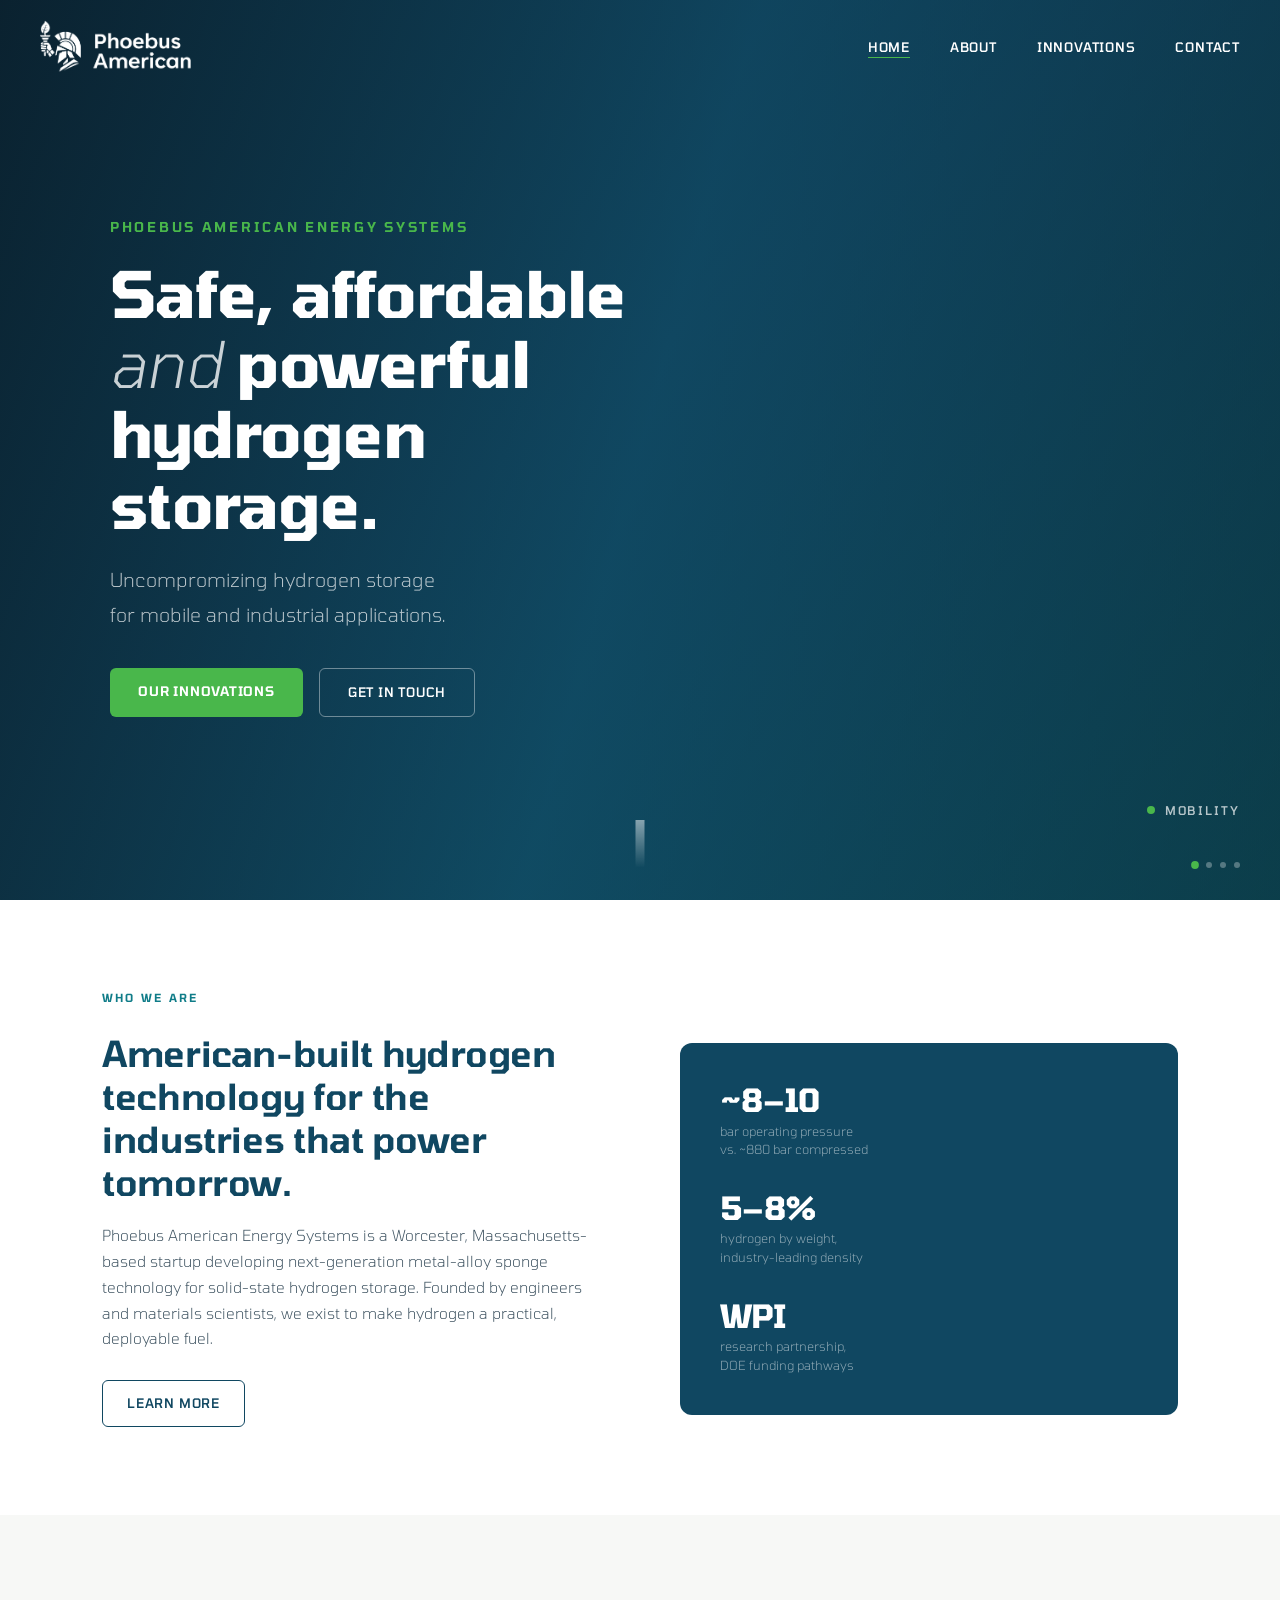
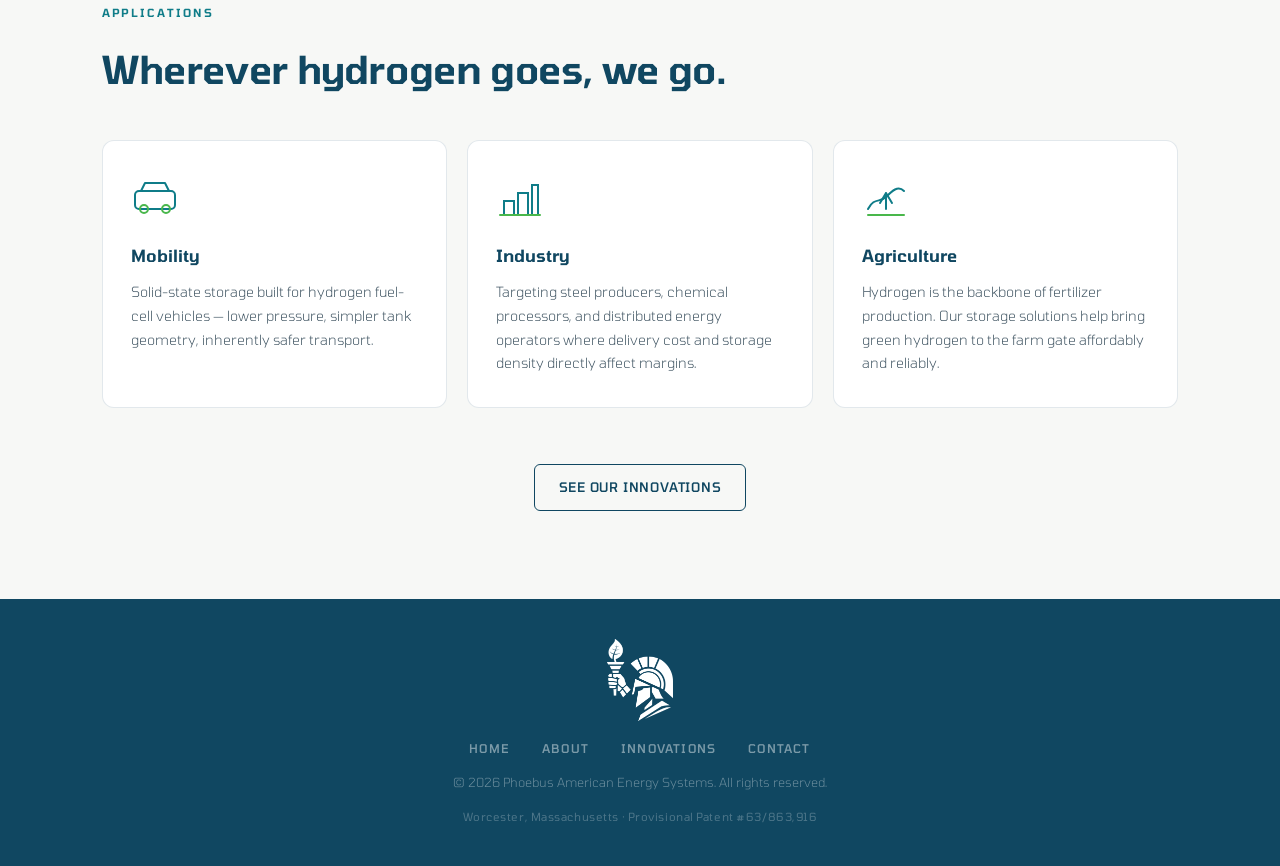
==== index.html @ 27cf3f5d "Hero Content Update Updated content within the Hero, and changed formatting slightly." ====
<!DOCTYPE html>
<html lang="en">
<head>
  <meta charset="UTF-8" />
  <meta name="viewport" content="width=device-width, initial-scale=1.0" />
  <title>Phoebus American Energy Systems</title>
  <meta name="description" content="Custom solid-state hydrogen storage solutions for mobile and industrial applications." />
  <link rel="preconnect" href="https://fonts.googleapis.com" />
  <link rel="preconnect" href="https://fonts.gstatic.com" crossorigin />
  <!-- font selection. -->
  <link href="https://fonts.googleapis.com/css2?family=Tomorrow:ital,wght@0,300;0,400;0,500;0,600;0,700;1,300;1,400&display=swap" rel="stylesheet" />
  <link rel="stylesheet" href="style.css" />
  <link rel="icon" type="icon" href="assets/favicon.ico"/>
</head>
<body>

  <!-- NAV -->
  <nav id="navbar">
    <a href="index.html" class="nav-logo" aria-label="Phoebus American Energy Systems — home">
      <img src="assets/logo.png" alt="Phoebus American Energy Systems" class="logo-img" id="logo-img" />
    </a>
    <button class="nav-toggle" id="navToggle" aria-label="Toggle menu" aria-expanded="false">
      <span></span><span></span><span></span>
    </button>
    <ul class="nav-links" id="navLinks">
      <li><a href="#home" class="active">Home</a></li>
      <li><a href="#about">About</a></li>
      <li><a href="innovations.html">Innovations</a></li>
      <li><a href="contact.html">Contact</a></li>
    </ul>
  </nav>

   <!-- HERO -->
  <section id="home" class="hero">

    <!-- Video background -->
    <div class="hero-video-wrap">
      <video class="hero-video active" id="vid0" autoplay muted playsinline preload="auto">
        <source src="assets/hero/train_short.mp4" type="video/mp4" />
      </video>
      <video class="hero-video" id="vid1" muted playsinline preload="auto">
        <source src="assets/hero/steel_short.mp4" type="video/mp4" />
      </video>
      <video class="hero-video" id="vid2" muted playsinline preload="auto">
        <source src="assets/hero/windmills_short.mp4" type="video/mp4" />
      </video>
      <video class="hero-video" id="vid3" muted playsinline preload="auto">
        <source src="assets/hero/welding_short.mp4" type="video/mp4" />
      </video>
      <div class="hero-overlay"></div>
    </div>

    <!-- Application label -->
    <div class="hero-app-label" id="heroAppLabel">
      <span class="app-dot"></span>
      <span class="app-text" id="appText">Mobility</span>
    </div>

    <!-- Application dots -->
    <div class="hero-dots" aria-hidden="true">
      <button class="hero-dot active" data-index="0" aria-label="Mobility"></button>
      <button class="hero-dot" data-index="1" aria-label="Metallurgy"></button>
      <button class="hero-dot" data-index="2" aria-label="Clean Energy"></button>
      <button class="hero-dot" data-index="3" aria-label="Manufacturing"></button>
    </div>

    <div class="hero-content">
      <p class="hero-eyebrow">Phoebus American Energy Systems</p>
      <h1 class="hero-headline">Safe, affordable<br><em>and</em> powerful hydrogen storage.</h1>
      <p class="hero-sub">Uncompromizing hydrogen storage <br> for mobile and industrial applications.</p>
      <div class="hero-actions">
        <a href="innovations.html" class="btn-primary">Our Innovations</a>
        <a href="contact.html" class="btn-ghost">Get in Touch</a>
      </div>
    </div>

    <div class="hero-scroll-cue" aria-hidden="true"><span></span></div>
  </section>

  <!-- ABOUT TEASER -->
  <section id="about" class="section about-teaser">
    <div class="container">
      <div class="section-label reveal">Who We Are</div>
      <div class="about-teaser-grid">
        <div class="about-teaser-text reveal">
          <h2>American-built hydrogen technology for the industries that power tomorrow.</h2>
          <p>Phoebus American Energy Systems is a Worcester, Massachusetts-based startup developing next-generation metal-alloy sponge technology for solid-state hydrogen storage. Founded by engineers and materials scientists, we exist to make hydrogen a practical, deployable fuel.</p>
          <a href="innovations.html" class="btn-outline">Learn More</a>
        </div>
        <div class="stat-row reveal">
          <div class="stat-item">
            <span class="stat-num">~8–10</span>
            <span class="stat-label">bar operating pressure<br>vs. ~880 bar compressed</span>
          </div>
          <div class="stat-item">
            <span class="stat-num">5–8%</span>
            <span class="stat-label">hydrogen by weight,<br>industry-leading density</span>
          </div>
          <div class="stat-item">
            <span class="stat-num">WPI</span>
            <span class="stat-label">research partnership,<br>DOE funding pathways</span>
          </div>
        </div>
      </div>
    </div>
  </section>

  <!-- APPLICATIONS TEASER -->
  <section class="section apps-teaser">
    <div class="container">
      <div class="section-label reveal">Applications</div>
      <h2 class="section-title reveal">Wherever hydrogen goes, we go.</h2>
      <div class="apps-grid">
        <div class="app-card reveal">
          <div class="app-icon" aria-hidden="true">
            <svg viewBox="0 0 48 48" fill="none" xmlns="http://www.w3.org/2000/svg">
              <rect x="4" y="18" width="40" height="18" rx="4" stroke="#0F7C88" stroke-width="2"/>
              <path d="M10 18l4-8h20l4 8" stroke="#0F7C88" stroke-width="2" stroke-linejoin="round"/>
              <circle cx="13" cy="36" r="4" stroke="#49B74B" stroke-width="2"/>
              <circle cx="35" cy="36" r="4" stroke="#49B74B" stroke-width="2"/>
            </svg>
          </div>
          <h3>Mobility</h3>
          <p>Solid-state storage built for hydrogen fuel-cell vehicles — lower pressure, simpler tank geometry, inherently safer transport.</p>
        </div>
        <div class="app-card reveal">
          <div class="app-icon" aria-hidden="true">
            <svg viewBox="0 0 48 48" fill="none" xmlns="http://www.w3.org/2000/svg">
              <rect x="8" y="28" width="10" height="14" stroke="#0F7C88" stroke-width="2"/>
              <rect x="22" y="20" width="10" height="22" stroke="#0F7C88" stroke-width="2"/>
              <rect x="36" y="12" width="6" height="30" stroke="#0F7C88" stroke-width="2"/>
              <path d="M4 42h40" stroke="#49B74B" stroke-width="2" stroke-linecap="round"/>
            </svg>
          </div>
          <h3>Industry</h3>
          <p>Targeting steel producers, chemical processors, and distributed energy operators where delivery cost and storage density directly affect margins.</p>
        </div>
        <div class="app-card reveal">
          <div class="app-icon" aria-hidden="true">
            <svg viewBox="0 0 48 48" fill="none" xmlns="http://www.w3.org/2000/svg">
              <path d="M6 36c6-12 12-6 18-12s12-12 18-6" stroke="#0F7C88" stroke-width="2" stroke-linecap="round"/>
              <path d="M6 42h36" stroke="#49B74B" stroke-width="2" stroke-linecap="round"/>
              <path d="M24 36V20M18 30l6-10 6 10" stroke="#0F7C88" stroke-width="2" stroke-linecap="round" stroke-linejoin="round"/>
            </svg>
          </div>
          <h3>Agriculture</h3>
          <p>Hydrogen is the backbone of fertilizer production. Our storage solutions help bring green hydrogen to the farm gate affordably and reliably.</p>
        </div>
      </div>
      <div class="apps-cta reveal">
        <a href="innovations.html" class="btn-outline">See Our Innovations</a>
      </div>
    </div>
  </section>

  <!-- FOOTER -->
  <footer class="footer">
    <div class="container footer-inner">
      <a href="index.html" class="footer-logo" aria-label="Phoebus American Energy Systems">
        <img src="assets/icon-white.png" alt="Phoebus American Energy Systems" class="logo-img-footer" />
      </a>
      <nav class="footer-nav" aria-label="Footer navigation">
        <a href="index.html">Home</a>
        <a href="#about">About</a>
        <a href="innovations.html">Innovations</a>
        <a href="contact.html">Contact</a>
      </nav>
      <p class="footer-copy">© 2026 Phoebus American Energy Systems. All rights reserved.</p>
      <p class="footer-tag">Worcester, Massachusetts · Provisional Patent #63/863,916</p>
    </div>
  </footer>

  <script src="script.js"></script>
</body>
</html>
---- style.css ----
/* ── RESET & BASE ─────────────────────────────────────────── */
*, *::before, *::after { box-sizing: border-box; margin: 0; padding: 0; }

:root {
  --navy:      #104761;
  --teal:      #0F7C88;
  --green:     #49B74B;
  --off-white: #F7F8F6;
  --white:     #FFFFFF;
  --text:      #1A2830;
  --text-mid:  #3D5260;
  --text-light:#6B8494;
  --border:    rgba(16, 71, 97, 0.12);
  --navy-light:rgba(16, 71, 97, 0.07);
  --font: 'Tomorrow', system-ui, sans-serif;
  --transition: 0.25s ease;
  --radius-sm: 6px;
  --radius-md: 12px;
}

html { scroll-behavior: smooth; }

body {
  font-family: var(--font);
  background: var(--off-white);
  color: var(--text);
  font-size: 16px;
  line-height: 1.7;
  font-weight: 400;
  -webkit-font-smoothing: antialiased;
}

img { display: block; max-width: 100%; }
a { text-decoration: none; color: inherit; }
strong { font-weight: 600; }

/* ── CONTAINER ─────────────────────────────────────────────── */
.container {
  max-width: 1140px;
  margin: 0 auto;
  padding: 0 2rem;
}

/* ── NAV ───────────────────────────────────────────────────── */
#navbar {
  position: fixed;
  top: 0; left: 0; right: 0;
  z-index: 100;
  display: flex;
  align-items: center;
  justify-content: space-between;
  padding: 1.25rem 2.5rem;
  transition: background var(--transition), box-shadow var(--transition), padding var(--transition);
}

#navbar.scrolled {
  background: rgba(247, 248, 246, 0.96);
  backdrop-filter: blur(12px);
  -webkit-backdrop-filter: blur(12px);
  box-shadow: 0 1px 0 var(--border);
  padding: 0.85rem 2.5rem;
}

.nav-logo { display: flex; align-items: center; }

.logo-img {
  height: 52px;
  width: auto;
  transition: filter var(--transition);
}

#navbar:not(.scrolled) .logo-img {
  filter: brightness(0) invert(1);
}

.nav-links {
  display: flex;
  list-style: none;
  gap: 2.5rem;
}

.nav-links a {
  font-size: 0.82rem;
  font-weight: 500;
  letter-spacing: 0.06em;
  text-transform: uppercase;
  color: var(--white);
  transition: color var(--transition);
  position: relative;
}

#navbar.scrolled .nav-links a { color: var(--text-mid); }

.nav-links a::after {
  content: '';
  position: absolute;
  bottom: -3px; left: 0;
  width: 0; height: 1.5px;
  background: var(--green);
  transition: width var(--transition);
}

.nav-links a:hover::after,
.nav-links a.active::after { width: 100%; }

.nav-links a.active { color: var(--navy); }
#navbar:not(.scrolled) .nav-links a.active { color: var(--white); }

.nav-toggle {
  display: none;
  flex-direction: column;
  gap: 5px;
  background: none;
  border: none;
  cursor: pointer;
  padding: 4px;
  z-index: 200;
}

.nav-toggle span {
  display: block;
  width: 24px; height: 2px;
  background: var(--white);
  border-radius: 2px;
  transition: background var(--transition);
}

#navbar.scrolled .nav-toggle span { background: var(--text); }

/* ── BUTTONS ───────────────────────────────────────────────── */
.btn-primary {
  display: inline-block;
  background: var(--green);
  color: var(--white);
  font-family: var(--font);
  font-size: 0.82rem;
  font-weight: 600;
  letter-spacing: 0.06em;
  text-transform: uppercase;
  padding: 0.75rem 1.75rem;
  border-radius: var(--radius-sm);
  border: none;
  cursor: pointer;
  transition: background var(--transition), transform var(--transition);
}

.btn-primary:hover { background: #3da33f; transform: translateY(-1px); }

.btn-ghost {
  display: inline-block;
  background: transparent;
  color: var(--white);
  font-family: var(--font);
  font-size: 0.82rem;
  font-weight: 500;
  letter-spacing: 0.06em;
  text-transform: uppercase;
  padding: 0.75rem 1.75rem;
  border-radius: var(--radius-sm);
  border: 1.5px solid rgba(255,255,255,0.4);
  transition: border-color var(--transition), background var(--transition);
}

.btn-ghost:hover { border-color: var(--white); background: rgba(255,255,255,0.08); }

.btn-outline {
  display: inline-block;
  background: transparent;
  color: var(--navy);
  font-family: var(--font);
  font-size: 0.82rem;
  font-weight: 500;
  letter-spacing: 0.06em;
  text-transform: uppercase;
  padding: 0.7rem 1.5rem;
  border-radius: var(--radius-sm);
  border: 1.5px solid var(--navy);
  transition: background var(--transition), color var(--transition);
}

.btn-outline:hover { background: var(--navy); color: var(--white); }

/* ── HERO ───────────────────────────────────────────────────── */
.hero {
  position: relative;
  min-height: 100vh;
  display: flex;
  align-items: center;
  overflow: hidden;
}

.hero-video-wrap {
  position: absolute;
  inset: 0;
}

.hero-video {
  position: absolute;
  inset: 0;
  width: 100%; height: 100%;
  object-fit: cover;
  object-position: center center;
  opacity: 0;
  transition: opacity 1.6s ease;
}

.hero-video.active { opacity: 1; }

.hero-overlay {
  position: absolute;
  inset: 0;
  background: linear-gradient(
    105deg,
    rgba(10, 30, 42, 0.82) 0%,
    rgba(16, 71, 97, 0.65) 50%,
    rgba(10, 30, 42, 0.5) 100%
  );
}

/* Fallback gradient if no video loaded */
.hero-video-wrap::before {
  content: '';
  position: absolute;
  inset: 0;
  background: linear-gradient(145deg, #0b3248 0%, #104761 45%, #0d5e6b 100%);
  z-index: -1;
}

.hero-app-label {
  position: absolute;
  bottom: 5rem;
  right: 2.5rem;
  display: flex;
  align-items: center;
  gap: 0.6rem;
  z-index: 2;
  opacity: 0;
  animation: hero-up 0.8s ease 1s forwards;
}

.app-dot {
  width: 8px; height: 8px;
  border-radius: 50%;
  background: var(--green);
  animation: dot-pulse 2s ease-in-out infinite;
}

@keyframes dot-pulse {
  0%, 100% { opacity: 1; transform: scale(1); }
  50% { opacity: 0.5; transform: scale(0.75); }
}

.app-text {
  font-size: 0.75rem;
  font-weight: 500;
  letter-spacing: 0.16em;
  text-transform: uppercase;
  color: rgba(255,255,255,0.7);
  transition: opacity 0.4s ease;
}

.hero-dots {
  position: absolute;
  bottom: 2rem;
  right: 2.5rem;
  display: flex;
  gap: 0.5rem;
  z-index: 2;
}

.hero-dot {
  width: 6px; height: 6px;
  border-radius: 50%;
  border: none;
  background: rgba(255,255,255,0.3);
  cursor: pointer;
  padding: 0;
  transition: background var(--transition), transform var(--transition);
}

.hero-dot.active {
  background: var(--green);
  transform: scale(1.3);
}

.hero-content {
  position: relative;
  z-index: 2;
  padding: 7rem 2.5rem 5rem;
  max-width: 660px;
  margin-left: max(2.5rem, calc((100vw - 1140px) / 2));
  opacity: 0;
  transform: translateY(18px);
  animation: hero-up 0.9s ease 0.2s forwards;
}

@keyframes hero-up {
  to { opacity: 1; transform: translateY(0); }
}

.hero-eyebrow {
  font-size: 0.85rem;
  font-weight: 600;
  letter-spacing: 0.2em;
  text-transform: uppercase;
  color: var(--green);
  margin-bottom: 1.2rem;
}

.hero-headline {
  font-size: clamp(3rem, 5vw, 4rem);
  font-weight: 700;
  line-height: 1.1;
  color: var(--white);
  margin-bottom: 1.5rem;
  letter-spacing: -0.01em;
}

.hero-headline em {
  font-style: italic;
  font-weight: 300;
  color: rgba(255,255,255,0.78);
}

.hero-sub {
  font-size: 1.2rem;
  font-weight: 300;
  line-height: 1.8;
  color: rgba(255,255,255,0.7);
  max-width: 500px;
  margin-bottom: 2.25rem;
}

.hero-actions { display: flex; gap: 1rem; flex-wrap: wrap; }

.hero-scroll-cue {
  position: absolute;
  bottom: 2rem; left: 50%;
  transform: translateX(-50%);
  z-index: 2;
}

.hero-scroll-cue span {
  display: block;
  width: 9px; height: 48px;
  background: linear-gradient(to bottom, rgba(255,255,255,0.5), transparent);
  margin: 0 auto;
  animation: scroll-line 2s ease-in-out infinite;
}

@keyframes scroll-line {
  0% { opacity: 0; transform: scaleY(0) translateY(-100%); }
  30% { opacity: 1; }
  100% { opacity: 0; transform: scaleY(1) translateY(0); }
}

/* ── PAGE HEADER (inner pages) ─────────────────────────────── */
.page-header {
  background: linear-gradient(145deg, #0b3248 0%, #104761 60%, #0d5e6b 100%);
  padding: 8rem 0 4rem;
  margin-bottom: 0;
}

.page-header .hero-eyebrow { margin-bottom: 1rem; }

.page-title {
  font-size: clamp(2rem, 4vw, 3.2rem);
  font-weight: 700;
  line-height: 1.15;
  color: var(--white);
  letter-spacing: -0.01em;
}

/* ── SECTIONS ──────────────────────────────────────────────── */
.section { padding: 5.5rem 0; }
.section.bg-white { background: var(--white); }

.section-label {
  font-size: 0.7rem;
  font-weight: 600;
  letter-spacing: 0.2em;
  text-transform: uppercase;
  color: var(--teal);
  margin-bottom: 1.5rem;
}

.section-title {
  font-size: clamp(1.7rem, 3vw, 2.5rem);
  font-weight: 600;
  line-height: 1.2;
  color: var(--navy);
  max-width: 680px;
  margin-bottom: 3rem;
  letter-spacing: -0.01em;
}

/* ── ABOUT TEASER ──────────────────────────────────────────── */
.about-teaser { background: var(--white); }

.about-teaser-grid {
  display: grid;
  grid-template-columns: 1fr 1fr;
  gap: 5rem;
  align-items: center;
}

.about-teaser-text h2 {
  font-size: clamp(1.6rem, 2.8vw, 2.3rem);
  font-weight: 600;
  line-height: 1.2;
  color: var(--navy);
  margin-bottom: 1.25rem;
  letter-spacing: -0.01em;
}

.about-teaser-text p {
  color: var(--text-mid);
  font-size: 0.95rem;
  font-weight: 300;
  margin-bottom: 1.75rem;
}

.stat-row {
  display: flex;
  flex-direction: column;
  gap: 2rem;
  padding: 2.5rem;
  background: var(--navy);
  border-radius: var(--radius-md);
}

.stat-item { display: flex; flex-direction: column; gap: 0.4rem; }

.stat-num {
  font-size: 2rem;
  font-weight: 700;
  color: var(--white);
  line-height: 1;
  letter-spacing: -0.02em;
}

.stat-label {
  font-size: 0.78rem;
  font-weight: 300;
  color: rgba(255,255,255,0.55);
  line-height: 1.5;
}

/* ── APPS TEASER ───────────────────────────────────────────── */
.apps-teaser { background: var(--off-white); }

.apps-grid {
  display: grid;
  grid-template-columns: repeat(3, 1fr);
  gap: 1.25rem;
  margin-bottom: 2.5rem;
}

.app-card {
  background: var(--white);
  border: 1px solid var(--border);
  border-radius: var(--radius-md);
  padding: 2rem 1.75rem;
  transition: border-color var(--transition), box-shadow var(--transition);
}

.app-card:hover {
  border-color: rgba(15,124,136,0.3);
  box-shadow: 0 6px 24px rgba(16,71,97,0.08);
}

.app-icon { width: 48px; height: 48px; margin-bottom: 1.25rem; }
.app-icon svg { width: 100%; height: 100%; }

.app-card h3 {
  font-size: 1.05rem;
  font-weight: 600;
  color: var(--navy);
  margin-bottom: 0.65rem;
}

.app-card p {
  font-size: 0.875rem;
  font-weight: 300;
  color: var(--text-mid);
  line-height: 1.7;
}

.apps-cta { text-align: center; padding-top: 1rem; }

/* ── TWO-COL ───────────────────────────────────────────────── */
.two-col {
  display: grid;
  grid-template-columns: 1fr 1fr;
  gap: 5rem;
  align-items: start;
}

.two-col h2 {
  font-size: clamp(1.6rem, 2.8vw, 2.2rem);
  font-weight: 600;
  line-height: 1.2;
  color: var(--navy);
  margin-bottom: 1.25rem;
  letter-spacing: -0.01em;
}

.two-col p {
  font-size: 0.95rem;
  font-weight: 300;
  color: var(--text-mid);
  margin-bottom: 1rem;
}

/* ── ABOUT STAT CARDS ──────────────────────────────────────── */
.about-stat-card {
  background: var(--off-white);
  border: 1px solid var(--border);
  border-radius: var(--radius-md);
  padding: 1.75rem;
  margin-bottom: 1rem;
}

.about-stat-card.accent {
  background: var(--navy);
  border-color: transparent;
}

.about-stat-card .stat-num {
  font-size: 2rem;
  font-weight: 700;
  color: var(--navy);
  letter-spacing: -0.02em;
}

.about-stat-card.accent .stat-num { color: var(--white); }

.about-stat-card .stat-label {
  font-size: 0.82rem;
  font-weight: 400;
  color: var(--text-light);
  margin-top: 0.4rem;
  display: block;
}

.about-stat-card.accent .stat-label { color: rgba(255,255,255,0.55); }

/* ── TEAM ───────────────────────────────────────────────────── */
.team-grid {
  display: grid;
  grid-template-columns: repeat(2, 1fr);
  gap: 1.25rem;
  margin-bottom: 1rem;
}

.team-card {
  background: var(--white);
  border: 1px solid var(--border);
  border-radius: var(--radius-md);
  padding: 2rem;
}

.team-initials {
  width: 52px; height: 52px;
  border-radius: 50%;
  background: var(--navy);
  color: var(--white);
  font-size: 0.9rem;
  font-weight: 600;
  display: flex;
  align-items: center;
  justify-content: center;
  margin-bottom: 1rem;
  letter-spacing: 0.04em;
}

.team-card h3 {
  font-size: 1.05rem;
  font-weight: 600;
  color: var(--navy);
  margin-bottom: 0.2rem;
}

.team-role {
  font-size: 0.78rem;
  font-weight: 500;
  letter-spacing: 0.08em;
  text-transform: uppercase;
  color: var(--teal);
  margin-bottom: 0.85rem;
}

.team-card p {
  font-size: 0.875rem;
  font-weight: 300;
  color: var(--text-mid);
  line-height: 1.7;
}

.advisor-grid {
  display: grid;
  grid-template-columns: repeat(2, 1fr);
  gap: 1.25rem;
}

.advisor-card {
  padding: 1.5rem;
  border-left: 2px solid var(--teal);
  background: var(--white);
  border-radius: 0 var(--radius-sm) var(--radius-sm) 0;
}

.advisor-card h4 {
  font-size: 0.95rem;
  font-weight: 600;
  color: var(--navy);
  margin-bottom: 0.2rem;
}

.advisor-role {
  font-size: 0.72rem;
  font-weight: 500;
  letter-spacing: 0.1em;
  text-transform: uppercase;
  color: var(--teal);
  margin-bottom: 0.65rem;
}

.advisor-card p {
  font-size: 0.85rem;
  font-weight: 300;
  color: var(--text-mid);
  line-height: 1.6;
}

/* ── PARTNERS ──────────────────────────────────────────────── */
.partners-stack { display: flex; align-items: flex-start; }

.partner-row {
  display: flex;
  flex-wrap: wrap;
  gap: 0.75rem;
  align-content: flex-start;
}

.partner-badge {
  font-size: 0.82rem;
  font-weight: 500;
  color: var(--text-mid);
  background: var(--white);
  border: 1px solid var(--border);
  border-radius: 100px;
  padding: 0.45rem 1rem;
}

/* ── INNOVATIONS PAGE ──────────────────────────────────────── */
.inno-featured {
  display: grid;
  grid-template-columns: 1.2fr 1fr;
  gap: 4rem;
  align-items: start;
  background: var(--navy);
  border-radius: var(--radius-md);
  padding: 3rem;
  margin-bottom: 1rem;
}

.inno-featured-text h2 {
  font-size: clamp(1.5rem, 2.5vw, 2rem);
  font-weight: 600;
  color: var(--white);
  margin-bottom: 1.1rem;
  letter-spacing: -0.01em;
}

.inno-featured-text p {
  font-size: 0.92rem;
  font-weight: 300;
  color: rgba(255,255,255,0.68);
  margin-bottom: 1rem;
  line-height: 1.75;
}

.inno-list {
  list-style: none;
  display: flex;
  flex-direction: column;
  gap: 0.6rem;
  margin-top: 1.5rem;
}

.inno-list li {
  font-size: 0.875rem;
  font-weight: 300;
  color: rgba(255,255,255,0.72);
  padding-left: 1.1rem;
  position: relative;
}

.inno-list li::before {
  content: '';
  position: absolute;
  left: 0; top: 0.65em;
  width: 5px; height: 5px;
  border-radius: 50%;
  background: var(--green);
}

.compare-card {
  background: rgba(255,255,255,0.06);
  border: 1px solid rgba(255,255,255,0.1);
  border-radius: var(--radius-sm);
  overflow: hidden;
}

.compare-row {
  display: grid;
  grid-template-columns: 2fr 1fr 1fr;
  gap: 0.5rem;
  padding: 0.75rem 1rem;
  border-bottom: 1px solid rgba(255,255,255,0.06);
  font-size: 0.82rem;
  color: rgba(255,255,255,0.6);
  font-weight: 300;
}

.compare-row:last-child { border-bottom: none; }

.compare-row.header {
  font-size: 0.7rem;
  font-weight: 600;
  letter-spacing: 0.1em;
  text-transform: uppercase;
  color: rgba(255,255,255,0.4);
  background: rgba(0,0,0,0.15);
}

.compare-row.highlight {
  background: rgba(73,183,75,0.12);
  color: rgba(255,255,255,0.9);
  font-weight: 500;
}

.compare-row.highlight span:first-child { color: var(--green); }

.apps-grid-full {
  display: flex;
  flex-direction: column;
  gap: 1px;
  background: var(--border);
  border: 1px solid var(--border);
  border-radius: var(--radius-md);
  overflow: hidden;
}

.app-card-full {
  display: grid;
  grid-template-columns: 80px 1fr;
  gap: 2rem;
  align-items: start;
  background: var(--white);
  padding: 2rem 2rem;
  transition: background var(--transition);
}

.app-card-full:hover { background: var(--off-white); }

.app-num {
  font-size: 2rem;
  font-weight: 700;
  color: rgba(16,71,97,0.12);
  line-height: 1;
  padding-top: 0.2rem;
  letter-spacing: -0.02em;
}

.app-card-body h3 {
  font-size: 1.05rem;
  font-weight: 600;
  color: var(--navy);
  margin-bottom: 0.65rem;
}

.app-card-body p {
  font-size: 0.9rem;
  font-weight: 300;
  color: var(--text-mid);
  line-height: 1.75;
}

/* ── PIPELINE ───────────────────────────────────────────────── */
.pipeline-grid {
  display: flex;
  flex-direction: column;
  gap: 0;
  position: relative;
  padding-left: 1.5rem;
}

.pipeline-grid::before {
  content: '';
  position: absolute;
  left: 6px; top: 8px; bottom: 8px;
  width: 1.5px;
  background: var(--border);
}

.pipeline-item {
  display: grid;
  grid-template-columns: 24px 1fr;
  gap: 1.25rem;
  padding-bottom: 2rem;
  position: relative;
}

.pipeline-item:last-child { padding-bottom: 0; }

.pipeline-marker {
  width: 13px; height: 13px;
  border-radius: 50%;
  border: 2px solid var(--border);
  background: var(--off-white);
  margin-top: 5px;
  position: relative;
  z-index: 1;
  flex-shrink: 0;
}

.pipeline-item.done .pipeline-marker {
  background: var(--teal);
  border-color: var(--teal);
}

.pipeline-item.active .pipeline-marker {
  background: var(--green);
  border-color: var(--green);
  box-shadow: 0 0 0 4px rgba(73,183,75,0.2);
}

.pipeline-content h4 {
  font-size: 0.95rem;
  font-weight: 600;
  color: var(--navy);
  margin-bottom: 0.3rem;
}

.pipeline-content p {
  font-size: 0.875rem;
  font-weight: 300;
  color: var(--text-mid);
  line-height: 1.65;
}

/* ── CONTACT ───────────────────────────────────────────────── */
.contact-grid {
  display: grid;
  grid-template-columns: 1fr 1.4fr;
  gap: 5rem;
  align-items: start;
}

.contact-text p {
  font-size: 0.975rem;
  font-weight: 300;
  color: var(--text-mid);
  margin-bottom: 2rem;
}

.contact-details {
  display: flex;
  flex-direction: column;
  gap: 1.25rem;
  margin-bottom: 2.5rem;
  padding-bottom: 2rem;
  border-bottom: 1px solid var(--border);
}

.contact-item { display: flex; flex-direction: column; gap: 0.2rem; }

.contact-label {
  font-size: 0.68rem;
  font-weight: 600;
  letter-spacing: 0.18em;
  text-transform: uppercase;
  color: var(--text-light);
}

.contact-item a { color: var(--teal); font-size: 0.95rem; transition: color var(--transition); }
.contact-item a:hover { color: var(--navy); }
.contact-item span:not(.contact-label) { font-size: 0.95rem; font-weight: 300; color: var(--text-mid); }

.contact-types {
  display: flex;
  flex-direction: column;
  gap: 1.25rem;
}

.contact-type-item h4 {
  font-size: 0.875rem;
  font-weight: 600;
  color: var(--navy);
  margin-bottom: 0.25rem;
}

.contact-type-item p {
  font-size: 0.83rem;
  font-weight: 300;
  color: var(--text-light);
  margin: 0;
  line-height: 1.6;
}

/* ── FORM ───────────────────────────────────────────────────── */
.contact-form {
  display: flex;
  flex-direction: column;
  gap: 1.25rem;
}

.form-row {
  display: grid;
  grid-template-columns: 1fr 1fr;
  gap: 1rem;
}

.form-group { display: flex; flex-direction: column; gap: 0.4rem; }

.form-group label {
  font-size: 0.78rem;
  font-weight: 500;
  letter-spacing: 0.04em;
  color: var(--text);
}

.form-group input,
.form-group textarea,
.form-group select {
  font-family: var(--font);
  font-size: 0.88rem;
  font-weight: 300;
  color: var(--text);
  background: var(--white);
  border: 1px solid var(--border);
  border-radius: var(--radius-sm);
  padding: 0.65rem 0.9rem;
  transition: border-color var(--transition), box-shadow var(--transition);
  outline: none;
  resize: vertical;
  -webkit-appearance: none;
}

.form-group input::placeholder,
.form-group textarea::placeholder { color: var(--text-light); }

.form-group input:focus,
.form-group textarea:focus,
.form-group select:focus {
  border-color: var(--teal);
  box-shadow: 0 0 0 3px rgba(15,124,136,0.1);
}

.form-note {
  font-size: 0.78rem;
  font-weight: 300;
  color: var(--text-light);
  line-height: 1.6;
  padding: 0.75rem 1rem;
  background: var(--navy-light);
  border-radius: var(--radius-sm);
  border-left: 2px solid var(--teal);
}

.form-note a { color: var(--teal); text-decoration: underline; }
.form-note code { font-family: monospace; font-size: 0.85em; }

/* ── FOOTER ─────────────────────────────────────────────────── */
.footer { background: var(--navy); padding: 2.5rem 0; }

.footer-inner {
  display: flex;
  flex-direction: column;
  align-items: center;
  gap: 0.85rem;
  text-align: center;
}

.logo-img-footer { height: 82px; width: auto; margin-bottom: 0.25rem; }

.footer-nav {
  display: flex;
  gap: 2rem;
}

.footer-nav a {
  font-size: 0.75rem;
  font-weight: 500;
  letter-spacing: 0.1em;
  text-transform: uppercase;
  color: rgba(255,255,255,0.45);
  transition: color var(--transition);
}

.footer-nav a:hover { color: rgba(255,255,255,0.8); }

.footer-copy { font-size: 0.78rem; color: rgba(255,255,255,0.4); font-weight: 300; }
.footer-tag { font-size: 0.7rem; color: rgba(255,255,255,0.25); letter-spacing: 0.05em; }

/* ── REVEAL ─────────────────────────────────────────────────── */
.reveal {
  opacity: 0;
  transform: translateY(20px);
  transition: opacity 0.6s ease, transform 0.6s ease;
}

.reveal.visible { opacity: 1; transform: translateY(0); }

@media (prefers-reduced-motion: reduce) {
  .reveal { opacity: 1; transform: none; transition: none; }
}

/* ── RESPONSIVE ────────────────────────────────────────────── */
@media (max-width: 960px) {
  .about-teaser-grid,
  .two-col,
  .contact-grid { grid-template-columns: 1fr; gap: 3rem; }

  .apps-grid { grid-template-columns: 1fr; }

  .team-grid,
  .advisor-grid { grid-template-columns: 1fr; }

  .inno-featured { grid-template-columns: 1fr; padding: 2rem; }
}

@media (max-width: 640px) {
  #navbar { padding: 1rem 1.25rem; }
  #navbar.scrolled { padding: 0.75rem 1.25rem; }

  .nav-links {
    display: none;
    position: fixed;
    top: 0; left: 0; right: 0; bottom: 0;
    background: var(--navy);
    flex-direction: column;
    align-items: center;
    justify-content: center;
    gap: 2.5rem;
  }

  .nav-links.open { display: flex; }
  .nav-links a { font-size: 4.5rem; color: var(--white) !important; }
  .nav-toggle { display: flex; }

  .form-row { grid-template-columns: 1fr; }
  .hero-actions { flex-direction: column; align-items: flex-start; }
  .section { padding: 3.5rem 0; }
  .page-header { padding: 7rem 0 3rem; }
  .footer-nav { flex-wrap: wrap; justify-content: center; gap: 1rem; }
  .app-card-full { grid-template-columns: 1fr; gap: 0.5rem; }
  .app-num { font-size: 1.25rem; }
}

/* ── TIMELINE ───────────────────────────────────────────────── */
.timeline {
  position: relative;
  padding-top: 0.5rem;
}

.tl-item {
  display: grid;
  grid-template-columns: 48px 1fr;
  gap: 1.5rem;
  position: relative;
}

/* Marker column: dot + vertical line */
.tl-marker {
  display: flex;
  flex-direction: column;
  align-items: center;
  flex-shrink: 0;
}

.tl-dot {
  width: 16px;
  height: 16px;
  border-radius: 50%;
  border: 2.5px solid var(--border);
  background: var(--off-white);
  flex-shrink: 0;
  position: relative;
  z-index: 1;
  margin-top: 4px;
  transition: border-color var(--transition), background var(--transition);
}

.tl-marker.done .tl-dot {
  background: var(--teal);
  border-color: var(--teal);
}

.tl-marker.active .tl-dot {
  background: var(--green);
  border-color: var(--green);
  box-shadow: 0 0 0 5px rgba(73, 183, 75, 0.18);
}

.tl-marker.future .tl-dot {
  background: var(--off-white);
  border-color: rgba(16, 71, 97, 0.25);
}

.tl-line {
  width: 2px;
  flex: 1;
  background: var(--teal);
  margin-top: 4px;
  min-height: 2rem;
}

.tl-marker.future .tl-line,
.tl-line--dashed {
  background: none;
  border-left: 2px dashed rgba(16, 71, 97, 0.2);
}

/* Card */
.tl-card {
  background: var(--white);
  border: 1px solid var(--border);
  border-radius: var(--radius-md);
  padding: 1.75rem;
  margin-bottom: 1.5rem;
  transition: border-color var(--transition), box-shadow var(--transition);
}

.tl-card:hover {
  border-color: rgba(15, 124, 136, 0.3);
  box-shadow: 0 4px 20px rgba(16, 71, 97, 0.07);
}

.tl-card--active {
  border-color: rgba(73, 183, 75, 0.35);
  background: rgba(73, 183, 75, 0.03);
}

.tl-card--future {
  opacity: 0.65;
}

.tl-meta {
  display: flex;
  align-items: center;
  gap: 0.75rem;
  margin-bottom: 0.85rem;
}

.tl-status {
  font-size: 0.68rem;
  font-weight: 600;
  letter-spacing: 0.14em;
  text-transform: uppercase;
  padding: 0.25rem 0.65rem;
  border-radius: 100px;
}

.tl-status.done {
  background: rgba(15, 124, 136, 0.1);
  color: var(--teal);
}

.tl-status.active {
  background: rgba(73, 183, 75, 0.12);
  color: #2d8c2f;
}

.tl-status.future {
  background: var(--navy-light);
  color: var(--text-light);
}

.tl-date {
  font-size: 0.78rem;
  font-weight: 300;
  color: var(--text-light);
}

.tl-card h3 {
  font-size: 1.1rem;
  font-weight: 600;
  color: var(--navy);
  margin-bottom: 0.6rem;
}

.tl-card p {
  font-size: 0.9rem;
  font-weight: 300;
  color: var(--text-mid);
  line-height: 1.7;
}

.tl-image {
  margin-top: 1.25rem;
  border-radius: var(--radius-sm);
  overflow: hidden;
  border: 1px solid var(--border);
}

.tl-image img {
  width: 100%;
  height: 220px;
  object-fit: cover;
  display: block;
}

/* Trailing "journey continues" element */
.tl-continue {
  display: flex;
  flex-direction: column;
  align-items: flex-start;
  padding-left: 16px; /* aligns with center of dot column */
  margin-left: 16px;
  gap: 0.5rem;
}

.tl-continue-line {
  width: 2px;
  height: 48px;
  background: linear-gradient(to bottom, rgba(16, 71, 97, 0.2), transparent);
}

.tl-continue-label {
  font-size: 0.75rem;
  font-weight: 500;
  letter-spacing: 0.12em;
  text-transform: uppercase;
  color: var(--text-light);
  padding-left: 1rem;
}

@media (max-width: 640px) {
  .tl-item { grid-template-columns: 32px 1fr; gap: 1rem; }
  .tl-image img { height: 160px; }
}
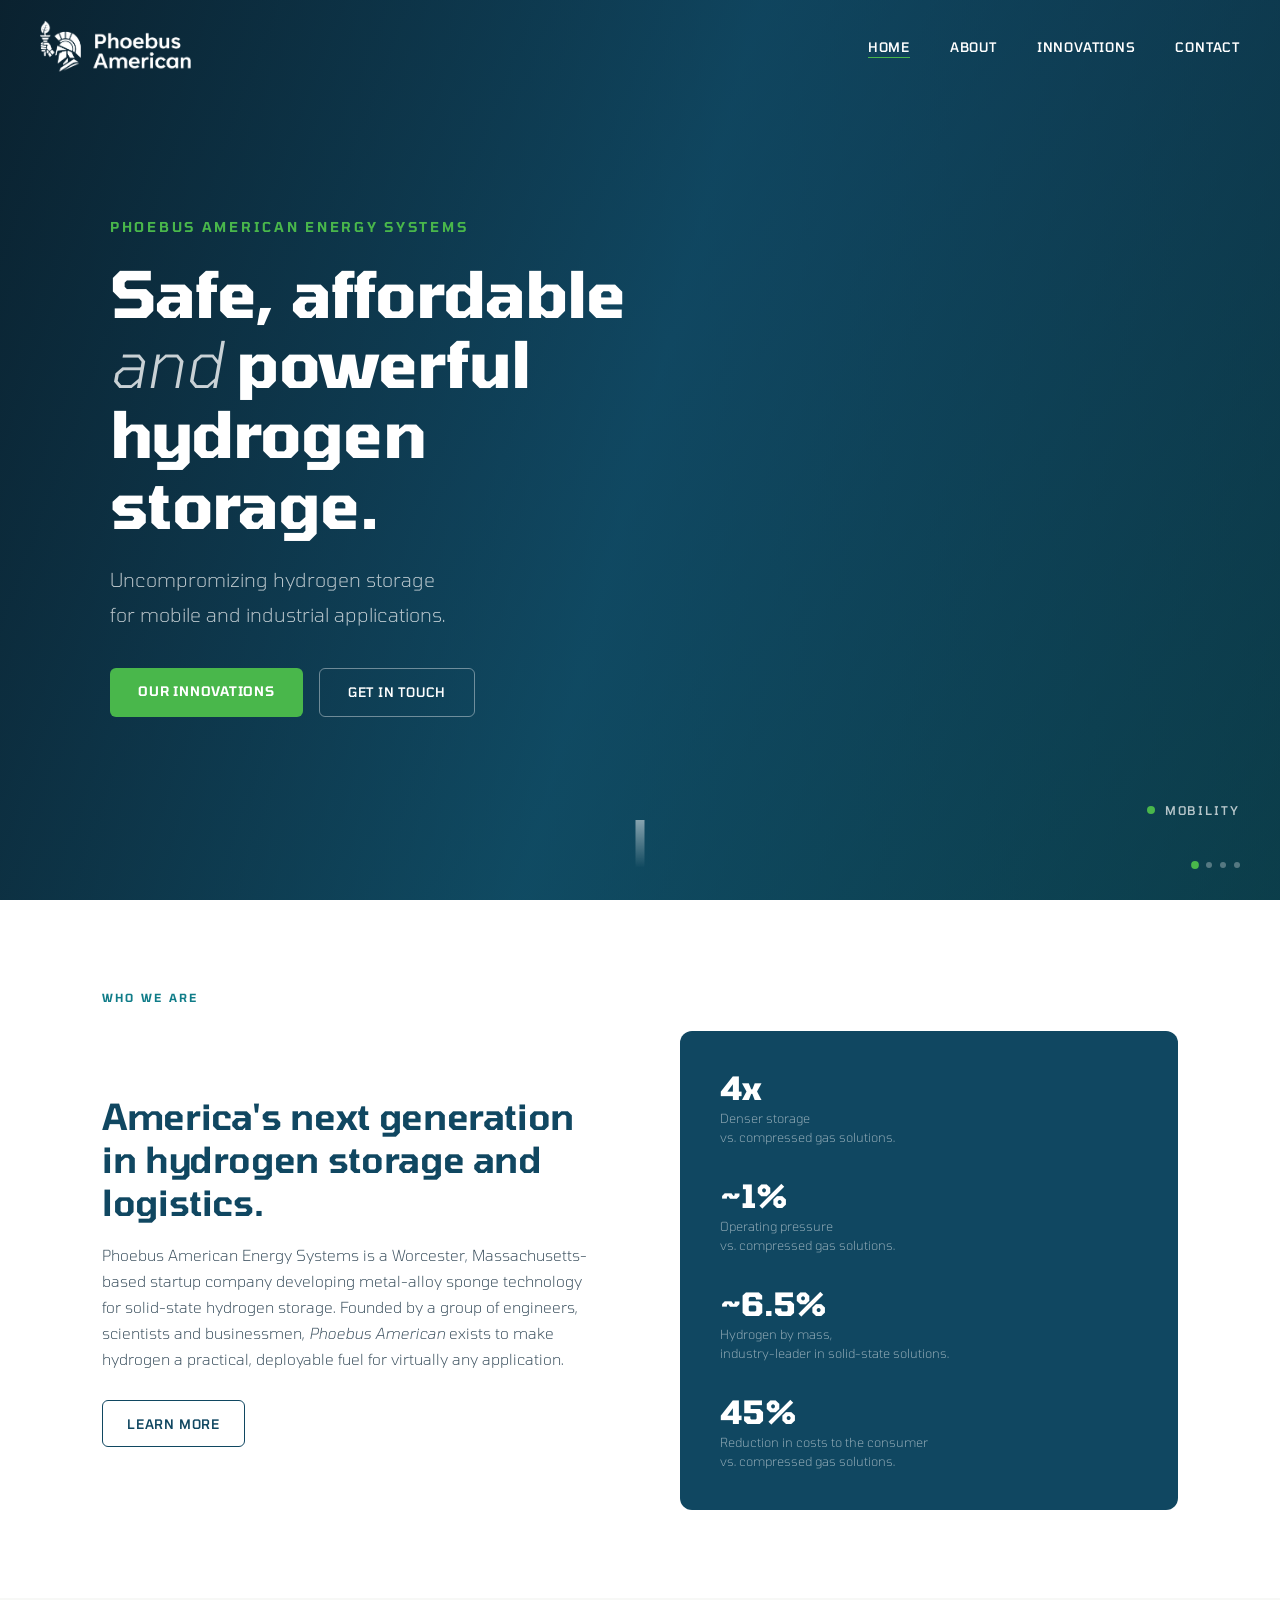
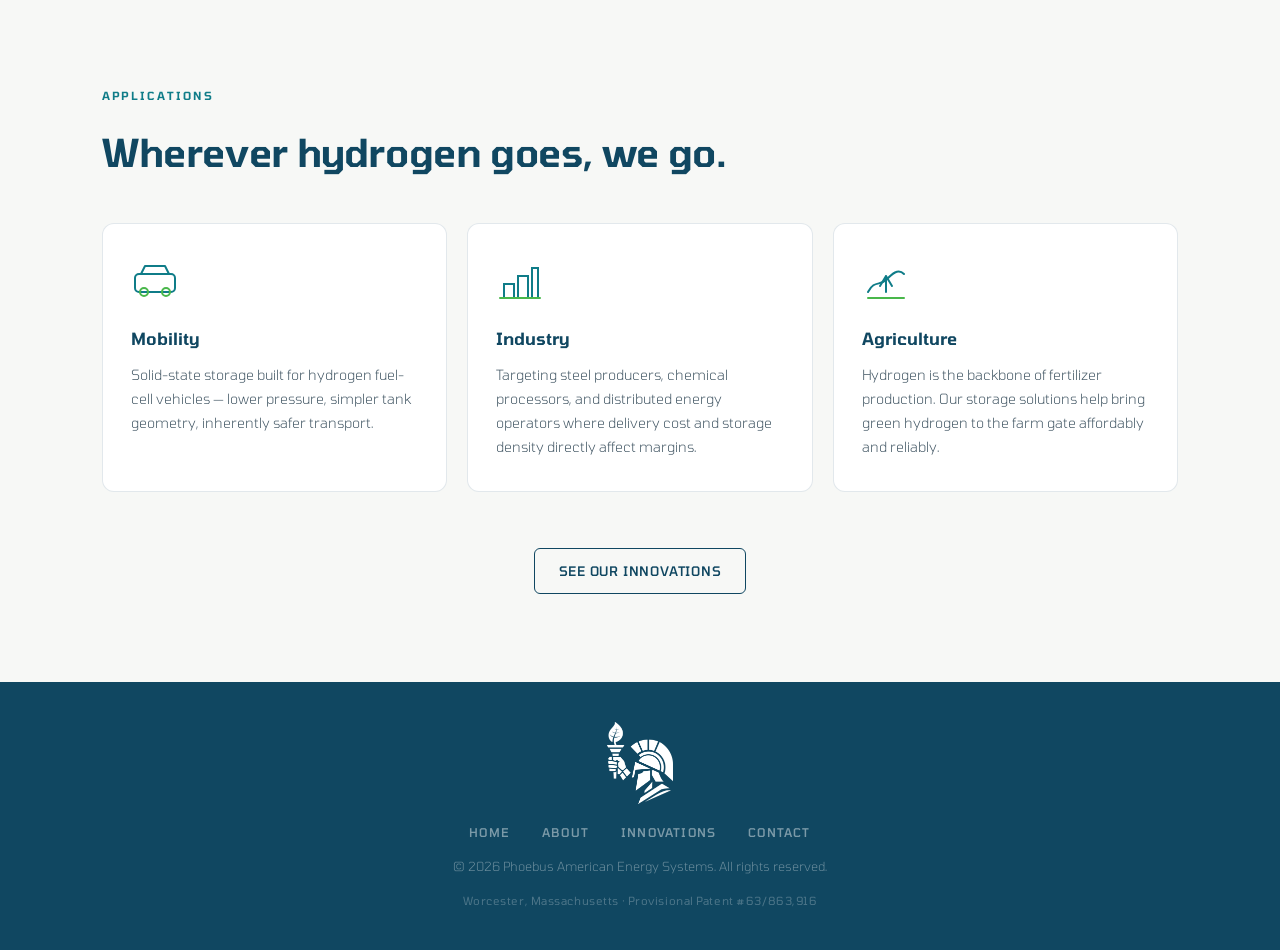
==== commit 483fc396: "Homepage statistics" ====
--- a/index.html
+++ b/index.html
@@ -83,23 +83,37 @@
       <div class="section-label reveal">Who We Are</div>
       <div class="about-teaser-grid">
         <div class="about-teaser-text reveal">
-          <h2>American-built hydrogen technology for the industries that power tomorrow.</h2>
-          <p>Phoebus American Energy Systems is a Worcester, Massachusetts-based startup developing next-generation metal-alloy sponge technology for solid-state hydrogen storage. Founded by engineers and materials scientists, we exist to make hydrogen a practical, deployable fuel.</p>
+          <h2>America's next generation in hydrogen storage and logistics.</h2>
+          <p>Phoebus American Energy Systems is a Worcester, Massachusetts-
+            based startup company developing metal-alloy sponge technology for 
+            solid-state hydrogen storage. Founded by a group of engineers, 
+            scientists and businessmen, <em>Phoebus American</em> exists to make hydrogen a practical, 
+            deployable fuel for virtually any application.</p>
           <a href="innovations.html" class="btn-outline">Learn More</a>
         </div>
+        <!--statistics here!!-->
         <div class="stat-row reveal">
+
           <div class="stat-item">
-            <span class="stat-num">~8–10</span>
-            <span class="stat-label">bar operating pressure<br>vs. ~880 bar compressed</span>
+            <span class="stat-num">4x</span>
+            <span class="stat-label">Denser storage<br>vs. compressed gas solutions.</span>
           </div>
+
           <div class="stat-item">
-            <span class="stat-num">5–8%</span>
-            <span class="stat-label">hydrogen by weight,<br>industry-leading density</span>
+            <span class="stat-num">~1%</span>
+            <span class="stat-label">Operating pressure<br>vs. compressed gas solutions.</span>
           </div>
+
           <div class="stat-item">
-            <span class="stat-num">WPI</span>
-            <span class="stat-label">research partnership,<br>DOE funding pathways</span>
+            <span class="stat-num">~6.5%</span>
+            <span class="stat-label">Hydrogen by mass,<br>industry-leader in solid-state solutions.</span>
           </div>
+
+          <div class="stat-item">
+            <span class="stat-num">45%</span>
+            <span class="stat-label">Reduction in costs to the consumer<br>vs. compressed gas solutions.</span>
+          </div>
+
         </div>
       </div>
     </div>
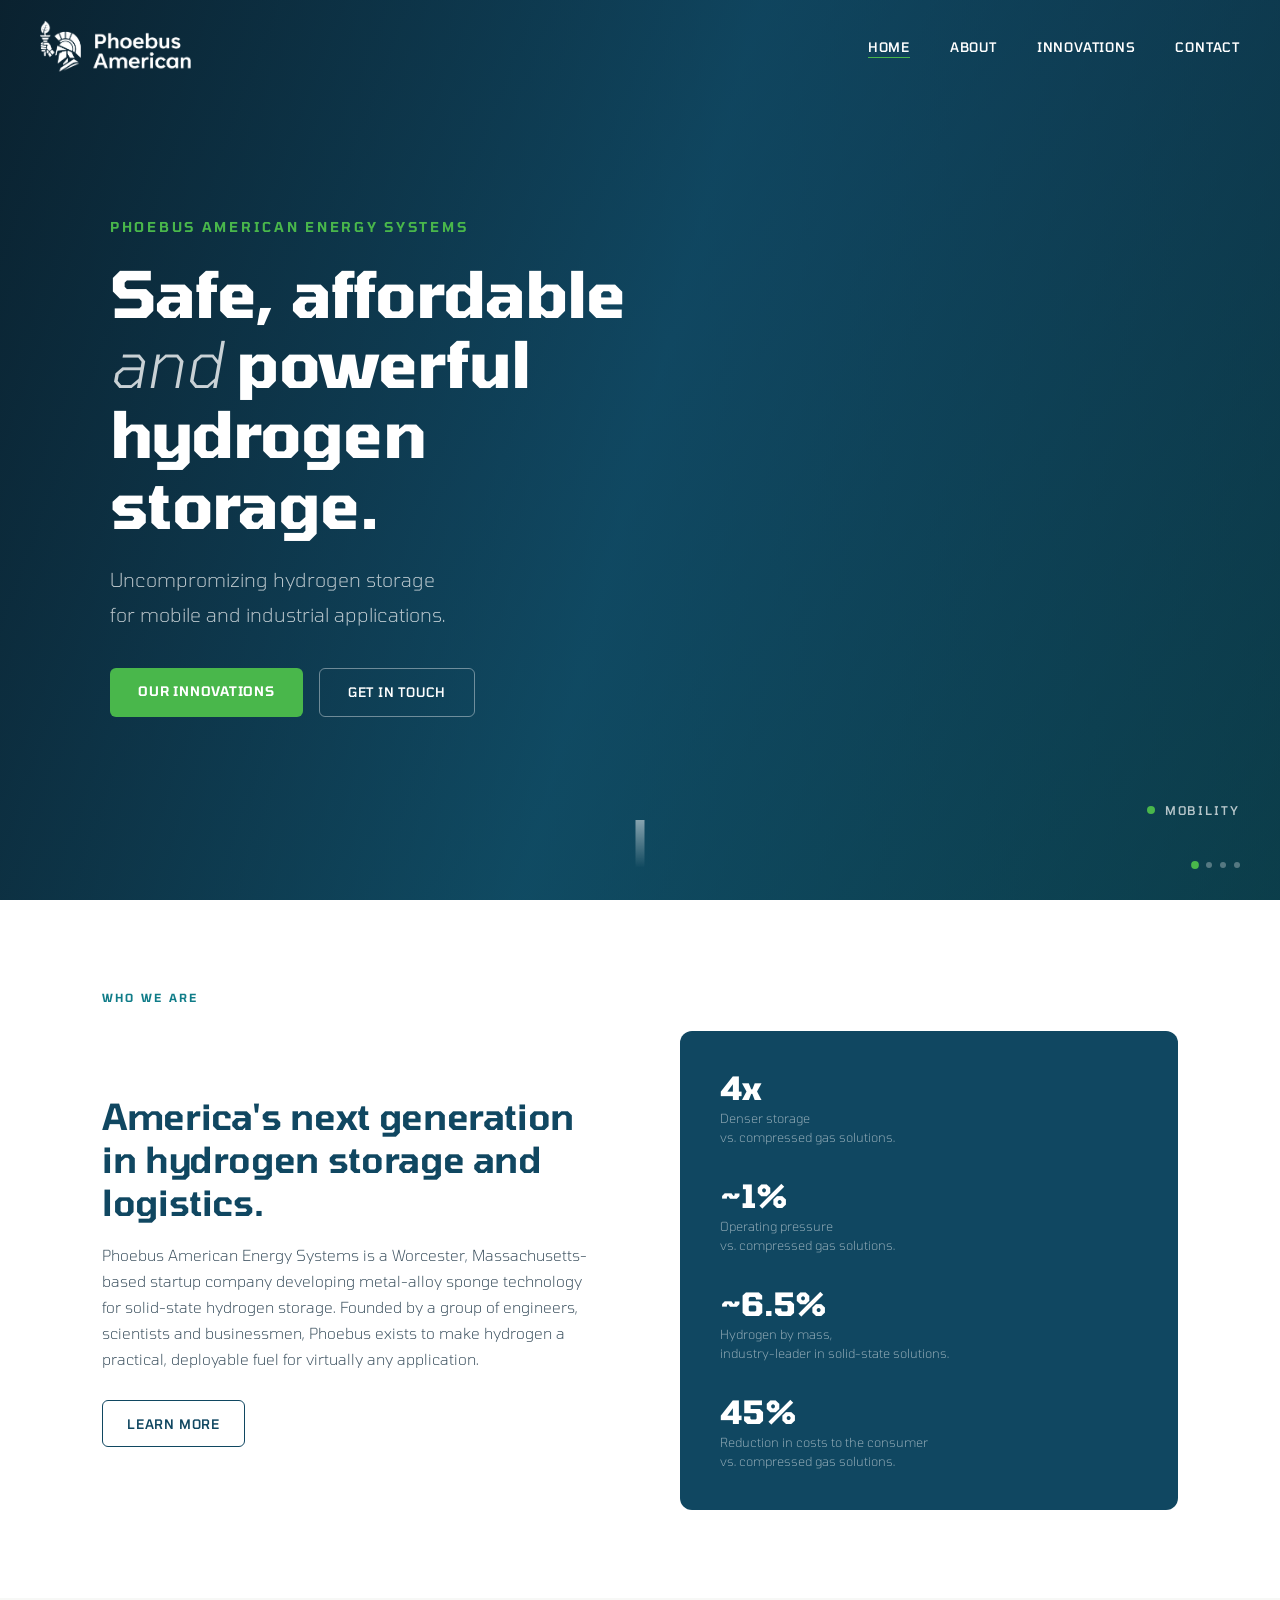
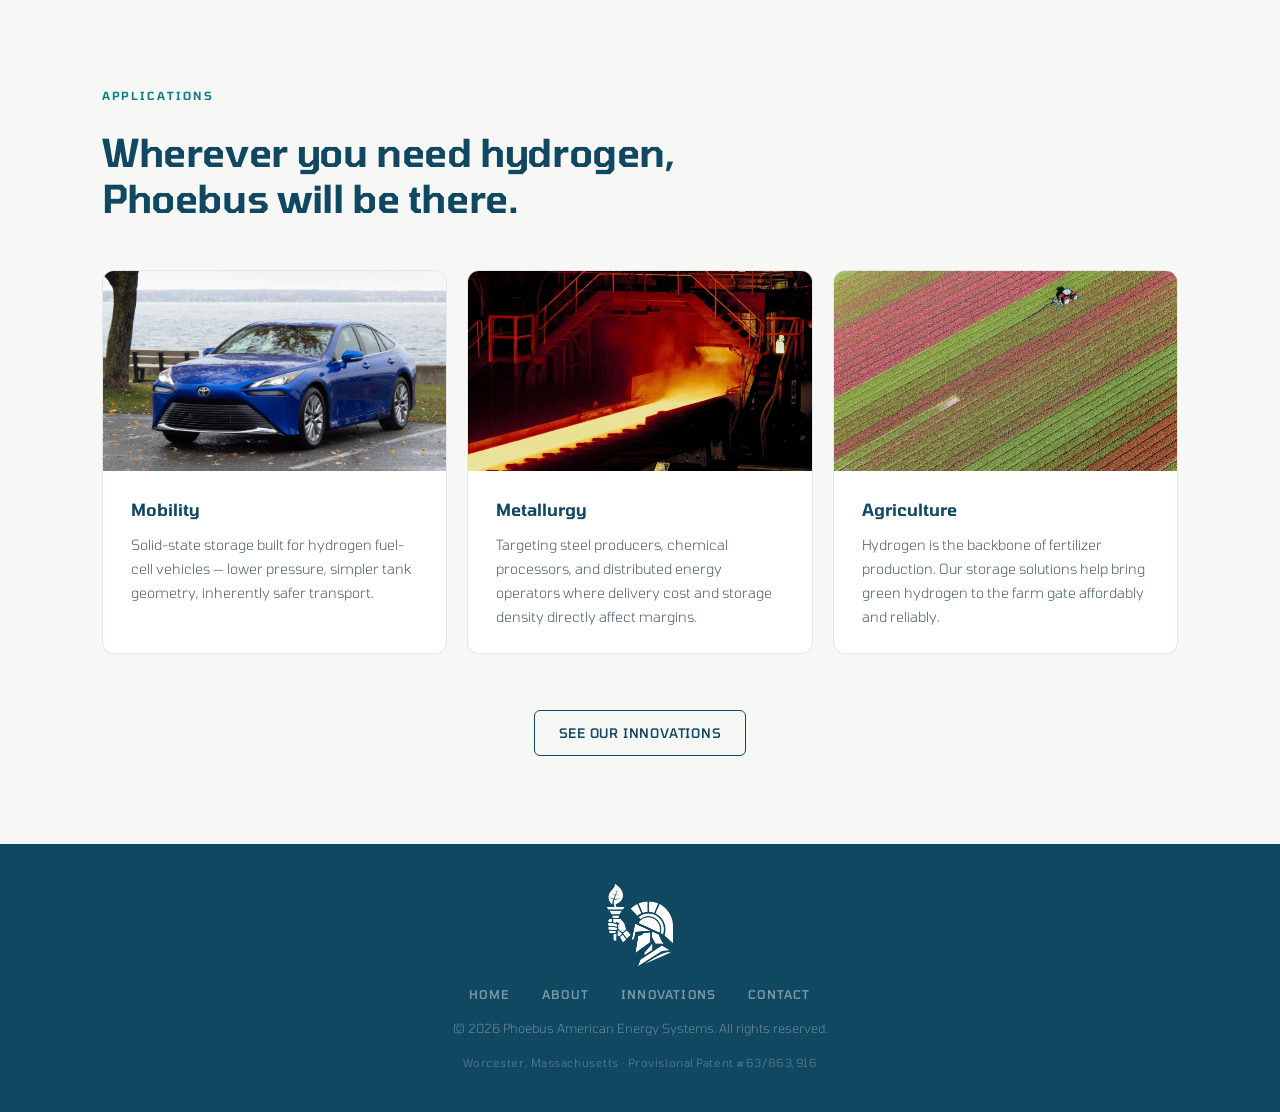
==== commit 4d4ee6ee: "New Images for Appcard" ====
--- a/index.html
+++ b/index.html
@@ -87,7 +87,7 @@
           <p>Phoebus American Energy Systems is a Worcester, Massachusetts-
             based startup company developing metal-alloy sponge technology for 
             solid-state hydrogen storage. Founded by a group of engineers, 
-            scientists and businessmen, <em>Phoebus American</em> exists to make hydrogen a practical, 
+            scientists and businessmen, Phoebus exists to make hydrogen a practical, 
             deployable fuel for virtually any application.</p>
           <a href="innovations.html" class="btn-outline">Learn More</a>
         </div>
@@ -123,42 +123,41 @@
   <section class="section apps-teaser">
     <div class="container">
       <div class="section-label reveal">Applications</div>
-      <h2 class="section-title reveal">Wherever hydrogen goes, we go.</h2>
+      <h2 class="section-title reveal">Wherever you need hydrogen,<br>Phoebus will be there.</h2>
       <div class="apps-grid">
         <div class="app-card reveal">
-          <div class="app-icon" aria-hidden="true">
-            <svg viewBox="0 0 48 48" fill="none" xmlns="http://www.w3.org/2000/svg">
-              <rect x="4" y="18" width="40" height="18" rx="4" stroke="#0F7C88" stroke-width="2"/>
-              <path d="M10 18l4-8h20l4 8" stroke="#0F7C88" stroke-width="2" stroke-linejoin="round"/>
-              <circle cx="13" cy="36" r="4" stroke="#49B74B" stroke-width="2"/>
-              <circle cx="35" cy="36" r="4" stroke="#49B74B" stroke-width="2"/>
-            </svg>
+
+          <div class="app-card-img">
+            <img src="assets/appcard-images/mobility.jpg" alt="Hydrogen fuel cell vehicle" />
           </div>
-          <h3>Mobility</h3>
-          <p>Solid-state storage built for hydrogen fuel-cell vehicles — lower pressure, simpler tank geometry, inherently safer transport.</p>
+          
+          <div class="app-card-text">
+            <h3>Mobility</h3>
+            <p>Solid-state storage built for hydrogen fuel-cell vehicles — lower pressure, simpler tank geometry, inherently safer transport.</p>
+          </div>
         </div>
+
         <div class="app-card reveal">
-          <div class="app-icon" aria-hidden="true">
-            <svg viewBox="0 0 48 48" fill="none" xmlns="http://www.w3.org/2000/svg">
-              <rect x="8" y="28" width="10" height="14" stroke="#0F7C88" stroke-width="2"/>
-              <rect x="22" y="20" width="10" height="22" stroke="#0F7C88" stroke-width="2"/>
-              <rect x="36" y="12" width="6" height="30" stroke="#0F7C88" stroke-width="2"/>
-              <path d="M4 42h40" stroke="#49B74B" stroke-width="2" stroke-linecap="round"/>
-            </svg>
+          <div class="app-card-img">
+            <img src="assets/appcard-images/metallurgy.jpg" alt="Hydrogen fuel cell vehicle" />
           </div>
-          <h3>Industry</h3>
-          <p>Targeting steel producers, chemical processors, and distributed energy operators where delivery cost and storage density directly affect margins.</p>
+
+          <div class="app-card-text">
+            <h3>Metallurgy</h3>
+            <p>Targeting steel producers, chemical processors, and distributed energy operators where delivery cost and storage density directly affect margins.</p>
+          </div>
         </div>
+
         <div class="app-card reveal">
-          <div class="app-icon" aria-hidden="true">
-            <svg viewBox="0 0 48 48" fill="none" xmlns="http://www.w3.org/2000/svg">
-              <path d="M6 36c6-12 12-6 18-12s12-12 18-6" stroke="#0F7C88" stroke-width="2" stroke-linecap="round"/>
-              <path d="M6 42h36" stroke="#49B74B" stroke-width="2" stroke-linecap="round"/>
-              <path d="M24 36V20M18 30l6-10 6 10" stroke="#0F7C88" stroke-width="2" stroke-linecap="round" stroke-linejoin="round"/>
-            </svg>
+
+          <div class="app-card-img">
+            <img src="assets/appcard-images/agriculture.jpg" alt="Hydrogen fuel cell vehicle" />
           </div>
-          <h3>Agriculture</h3>
-          <p>Hydrogen is the backbone of fertilizer production. Our storage solutions help bring green hydrogen to the farm gate affordably and reliably.</p>
+          
+          <div class="app-card-text">
+            <h3>Agriculture</h3>
+            <p>Hydrogen is the backbone of fertilizer production. Our storage solutions help bring green hydrogen to the farm gate affordably and reliably.</p>
+          </div>
         </div>
       </div>
       <div class="apps-cta reveal">
--- a/style.css
+++ b/style.css
@@ -460,7 +460,7 @@
   background: var(--white);
   border: 1px solid var(--border);
   border-radius: var(--radius-md);
-  padding: 2rem 1.75rem;
+  overflow: hidden;
   transition: border-color var(--transition), box-shadow var(--transition);
 }
 
@@ -469,8 +469,27 @@
   box-shadow: 0 6px 24px rgba(16,71,97,0.08);
 }
 
-.app-icon { width: 48px; height: 48px; margin-bottom: 1.25rem; }
-.app-icon svg { width: 100%; height: 100%; }
+.app-card-img {
+  width: 100%;
+  height: 200px;
+  overflow: hidden;
+}
+
+.app-card-img img {
+  width: 100%;
+  height: 100%;
+  object-fit: cover;
+  display: block;
+  transition: transform 0.4s ease;
+}
+
+.app-card:hover .app-card-img img {
+  transform: scale(1.04);
+}
+
+.app-card-text {
+  padding: 1.5rem 1.75rem;
+}
 
 .app-card h3 {
   font-size: 1.05rem;
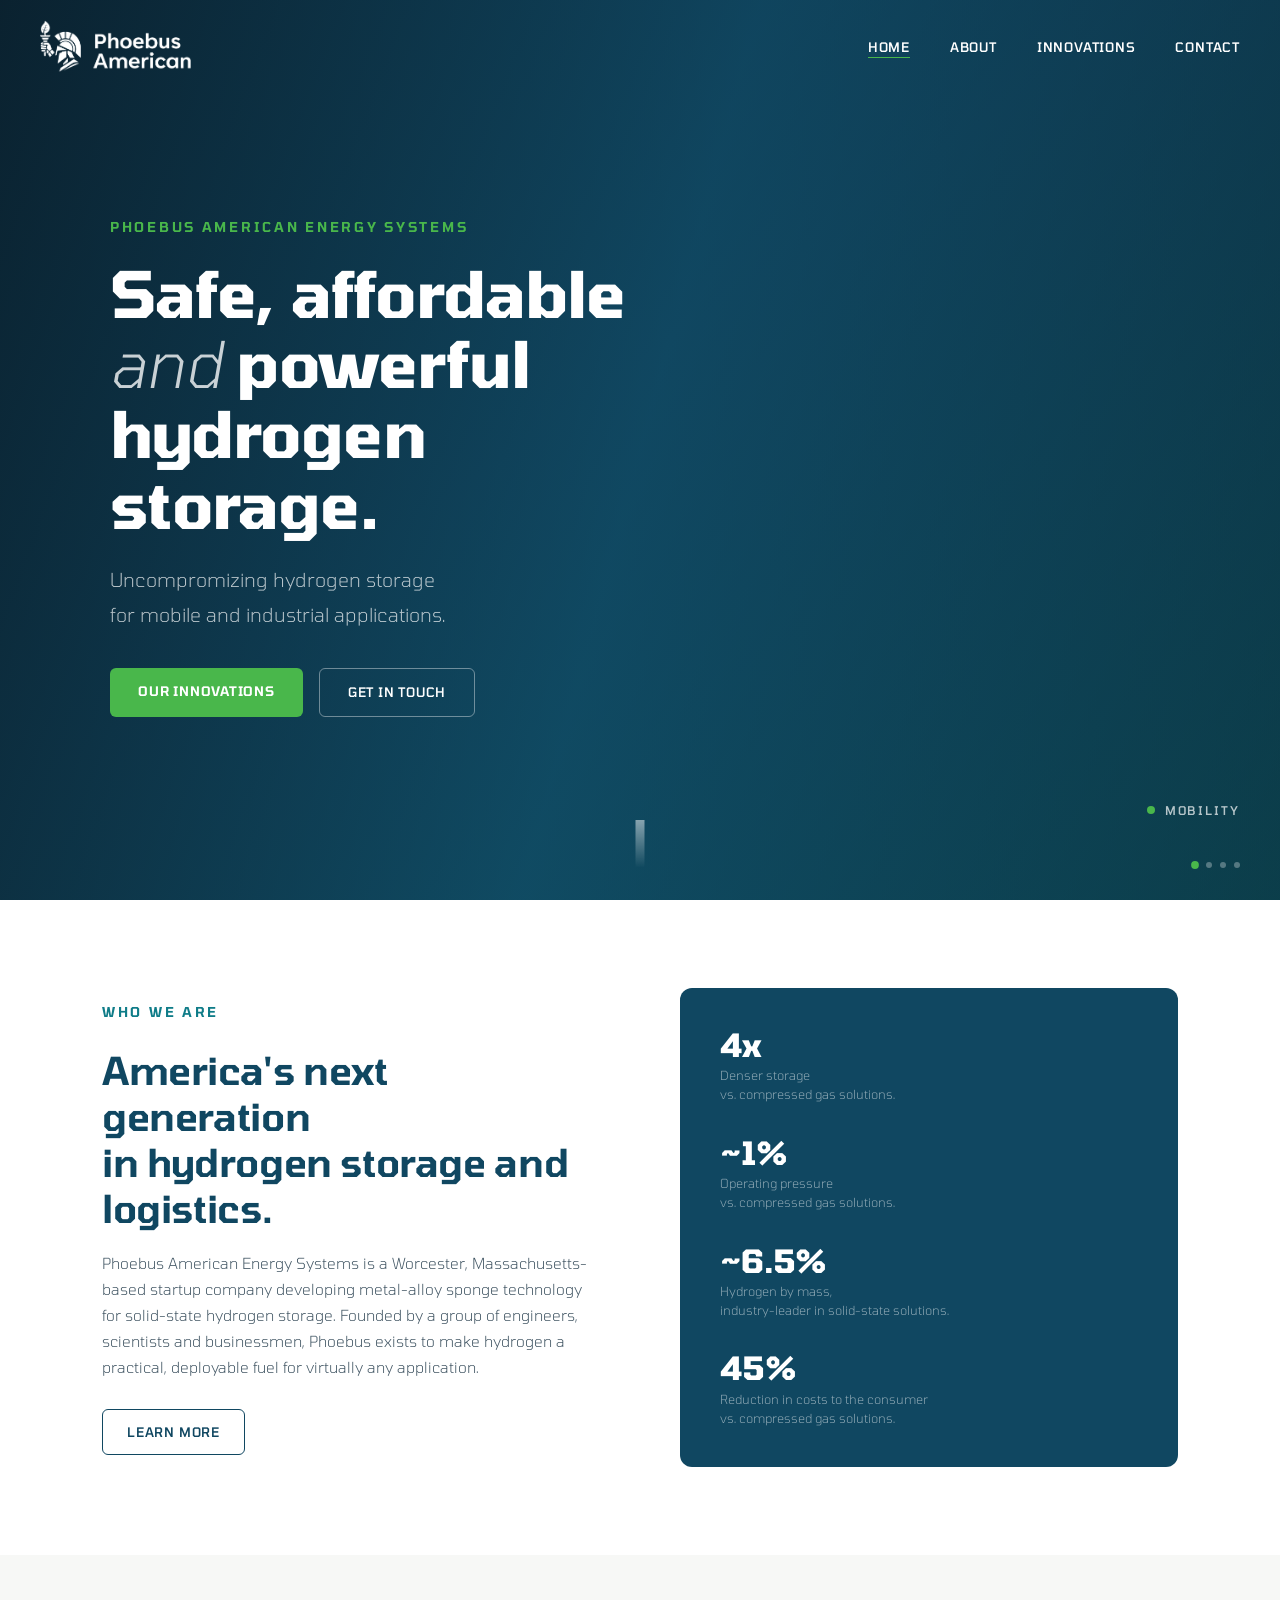
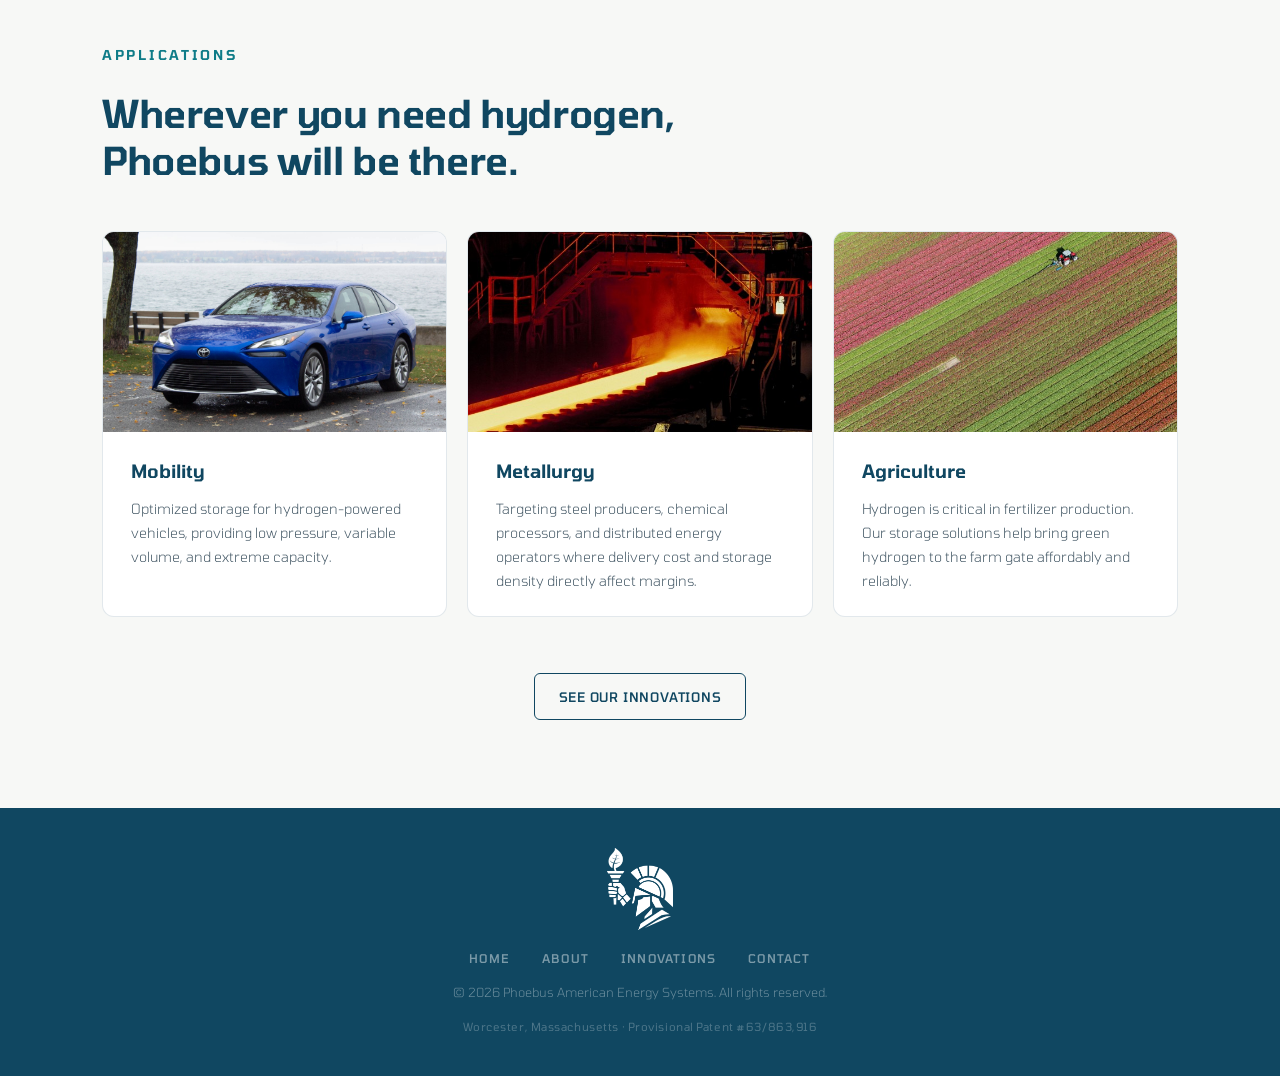
==== commit 2fd6141f: "index.html COMPLETED" ====
--- a/index.html
+++ b/index.html
@@ -80,16 +80,16 @@
   <!-- ABOUT TEASER -->
   <section id="about" class="section about-teaser">
     <div class="container">
-      <div class="section-label reveal">Who We Are</div>
       <div class="about-teaser-grid">
         <div class="about-teaser-text reveal">
-          <h2>America's next generation in hydrogen storage and logistics.</h2>
-          <p>Phoebus American Energy Systems is a Worcester, Massachusetts-
-            based startup company developing metal-alloy sponge technology for 
-            solid-state hydrogen storage. Founded by a group of engineers, 
-            scientists and businessmen, Phoebus exists to make hydrogen a practical, 
-            deployable fuel for virtually any application.</p>
-          <a href="innovations.html" class="btn-outline">Learn More</a>
+          <div class="section-label">Who We Are</div>
+            <h2>America's next generation<br>in hydrogen storage and logistics.</h2>
+            <p>Phoebus American Energy Systems is a Worcester, Massachusetts-
+              based startup company developing metal-alloy sponge technology for 
+              solid-state hydrogen storage. Founded by a group of engineers, 
+              scientists and businessmen, Phoebus exists to make hydrogen a practical, 
+              deployable fuel for virtually any application.</p>
+            <a href="innovations.html" class="btn-outline">Learn More</a>
         </div>
         <!--statistics here!!-->
         <div class="stat-row reveal">
@@ -133,7 +133,8 @@
           
           <div class="app-card-text">
             <h3>Mobility</h3>
-            <p>Solid-state storage built for hydrogen fuel-cell vehicles — lower pressure, simpler tank geometry, inherently safer transport.</p>
+            <p>Optimized storage for hydrogen-powered vehicles, providing
+              low pressure, variable volume, and extreme capacity.</p>
           </div>
         </div>
 
@@ -156,7 +157,7 @@
           
           <div class="app-card-text">
             <h3>Agriculture</h3>
-            <p>Hydrogen is the backbone of fertilizer production. Our storage solutions help bring green hydrogen to the farm gate affordably and reliably.</p>
+            <p>Hydrogen is critical in fertilizer production. Our storage solutions help bring green hydrogen to the farm gate affordably and reliably.</p>
           </div>
         </div>
       </div>
--- a/style.css
+++ b/style.css
@@ -376,7 +376,7 @@
 .section.bg-white { background: var(--white); }
 
 .section-label {
-  font-size: 0.7rem;
+  font-size: 0.85rem;
   font-weight: 600;
   letter-spacing: 0.2em;
   text-transform: uppercase;
@@ -405,7 +405,7 @@
 }
 
 .about-teaser-text h2 {
-  font-size: clamp(1.6rem, 2.8vw, 2.3rem);
+  font-size: clamp(1.8rem, 3.0vw, 2.6rem);
   font-weight: 600;
   line-height: 1.2;
   color: var(--navy);
@@ -492,7 +492,7 @@
 }
 
 .app-card h3 {
-  font-size: 1.05rem;
+  font-size: 1.15rem;
   font-weight: 600;
   color: var(--navy);
   margin-bottom: 0.65rem;
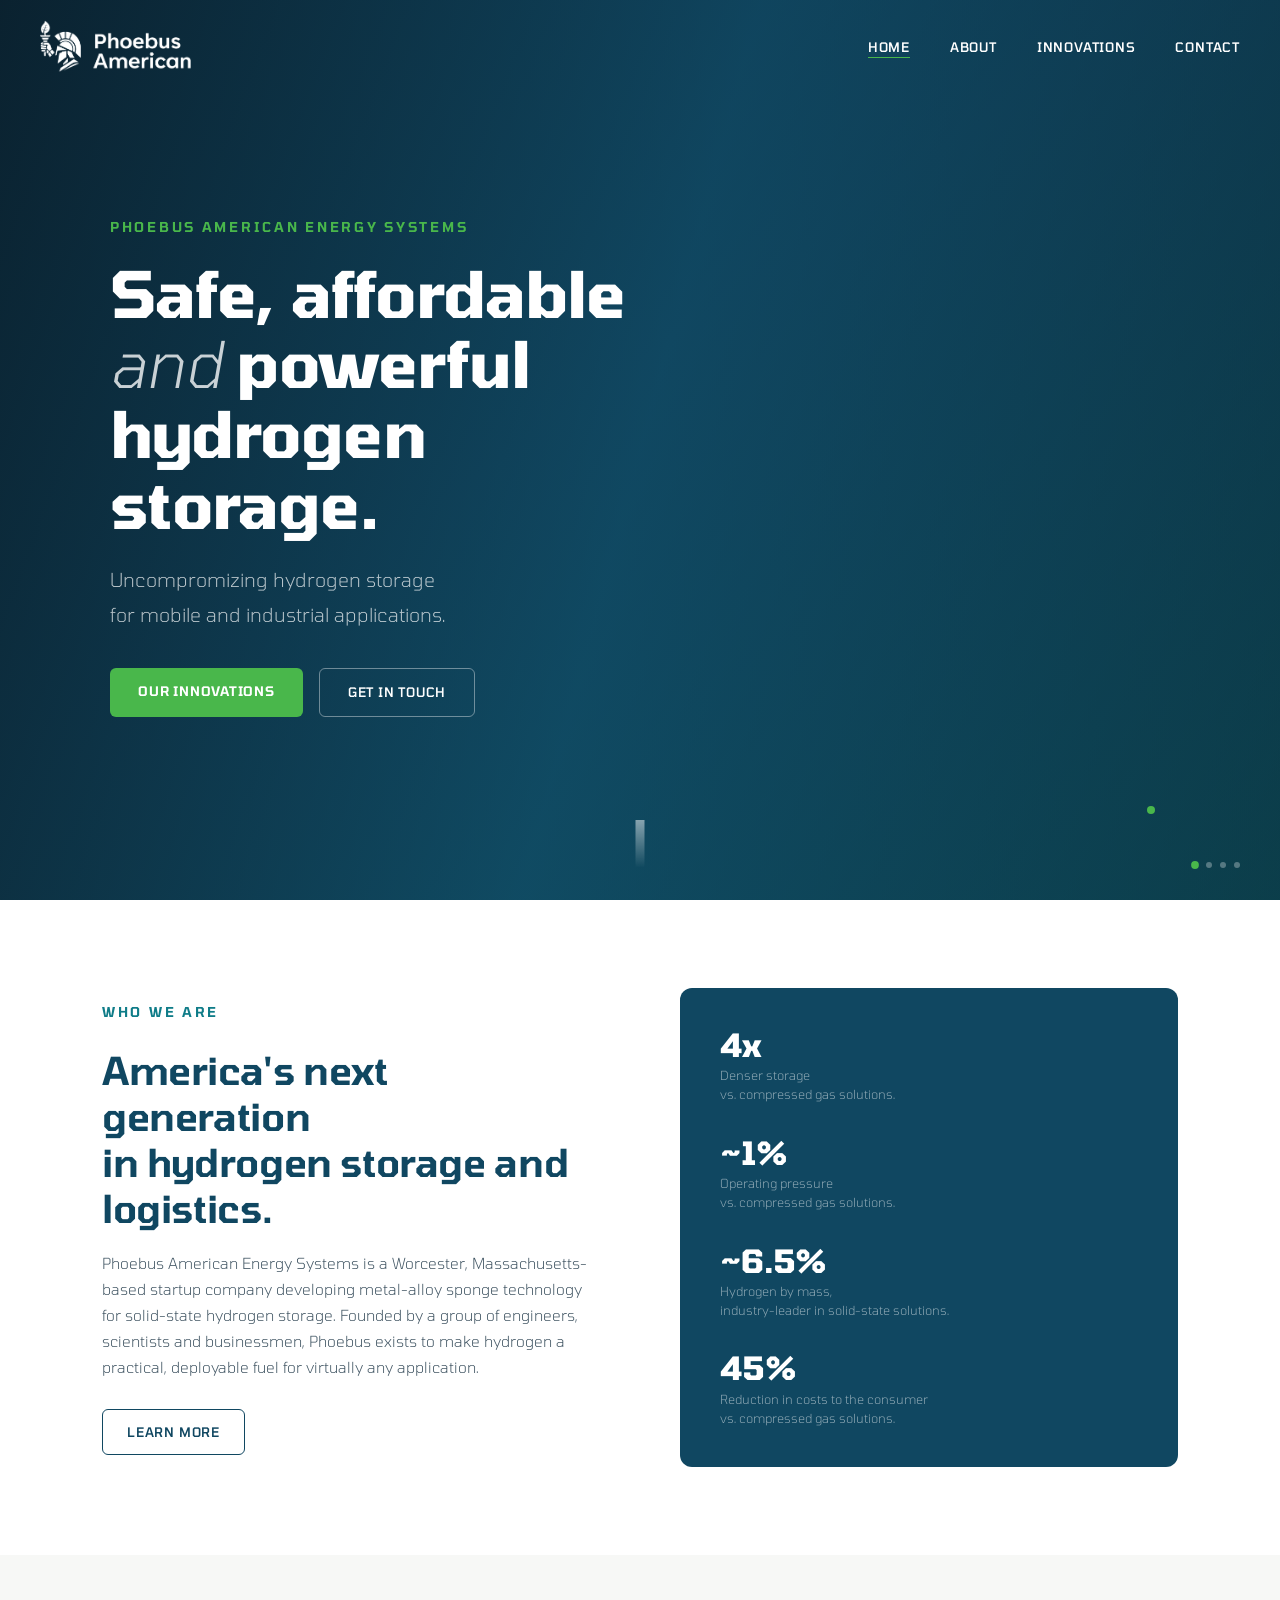
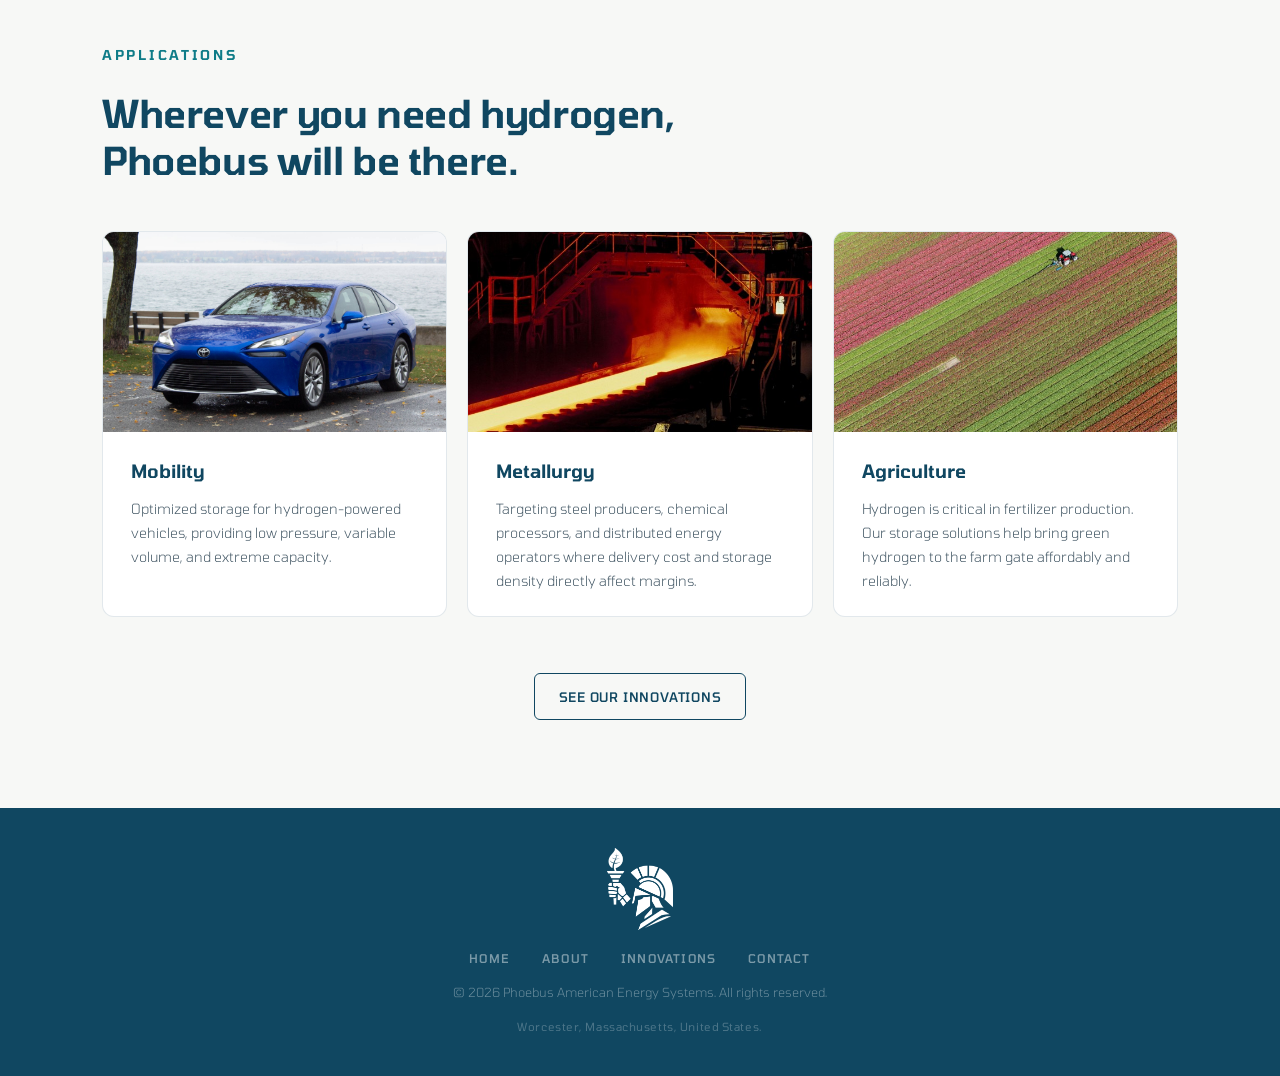
==== commit 1e48f9d1: "Footer Corrections + Notes" ====
--- a/index.html
+++ b/index.html
@@ -180,7 +180,7 @@
         <a href="contact.html">Contact</a>
       </nav>
       <p class="footer-copy">© 2026 Phoebus American Energy Systems. All rights reserved.</p>
-      <p class="footer-tag">Worcester, Massachusetts · Provisional Patent #63/863,916</p>
+      <p class="footer-tag">Worcester, Massachusetts, United States.</p>
     </div>
   </footer>
 
--- a/style.css
+++ b/style.css
@@ -734,7 +734,7 @@
 
 .compare-row {
   display: grid;
-  grid-template-columns: 2fr 1fr 1fr;
+  grid-template-columns: 2fr 1fr 1fr 1fr;
   gap: 0.5rem;
   padding: 0.75rem 1rem;
   border-bottom: 1px solid rgba(255,255,255,0.06);
@@ -1048,7 +1048,7 @@
   .team-grid,
   .advisor-grid { grid-template-columns: 1fr; }
 
-  .inno-featured { grid-template-columns: 1fr; padding: 2rem; }
+  .inno-featured { grid-template-columns: 1fr; padding: 1rem; }
 }
 
 @media (max-width: 640px) {
@@ -1227,18 +1227,32 @@
 
 .tl-image img {
   width: 100%;
-  height: 220px;
+  height: 240px;
   object-fit: cover;
   display: block;
 }
 
+.tl-big-image {
+  margin-top: 1.25rem;
+  border-radius: var(--radius-sm);
+  overflow: hidden;
+  border: 1px solid var(--border);
+}
+
+.tl-big-image img {
+  width: 100%;
+  height: 500px;
+  object-fit: cover;
+  display: block;
+}
+
 /* Trailing "journey continues" element */
 .tl-continue {
   display: flex;
   flex-direction: column;
   align-items: flex-start;
-  padding-left: 16px; /* aligns with center of dot column */
-  margin-left: 16px;
+  padding-left: 0;
+  margin-left: 23px;
   gap: 0.5rem;
 }
 
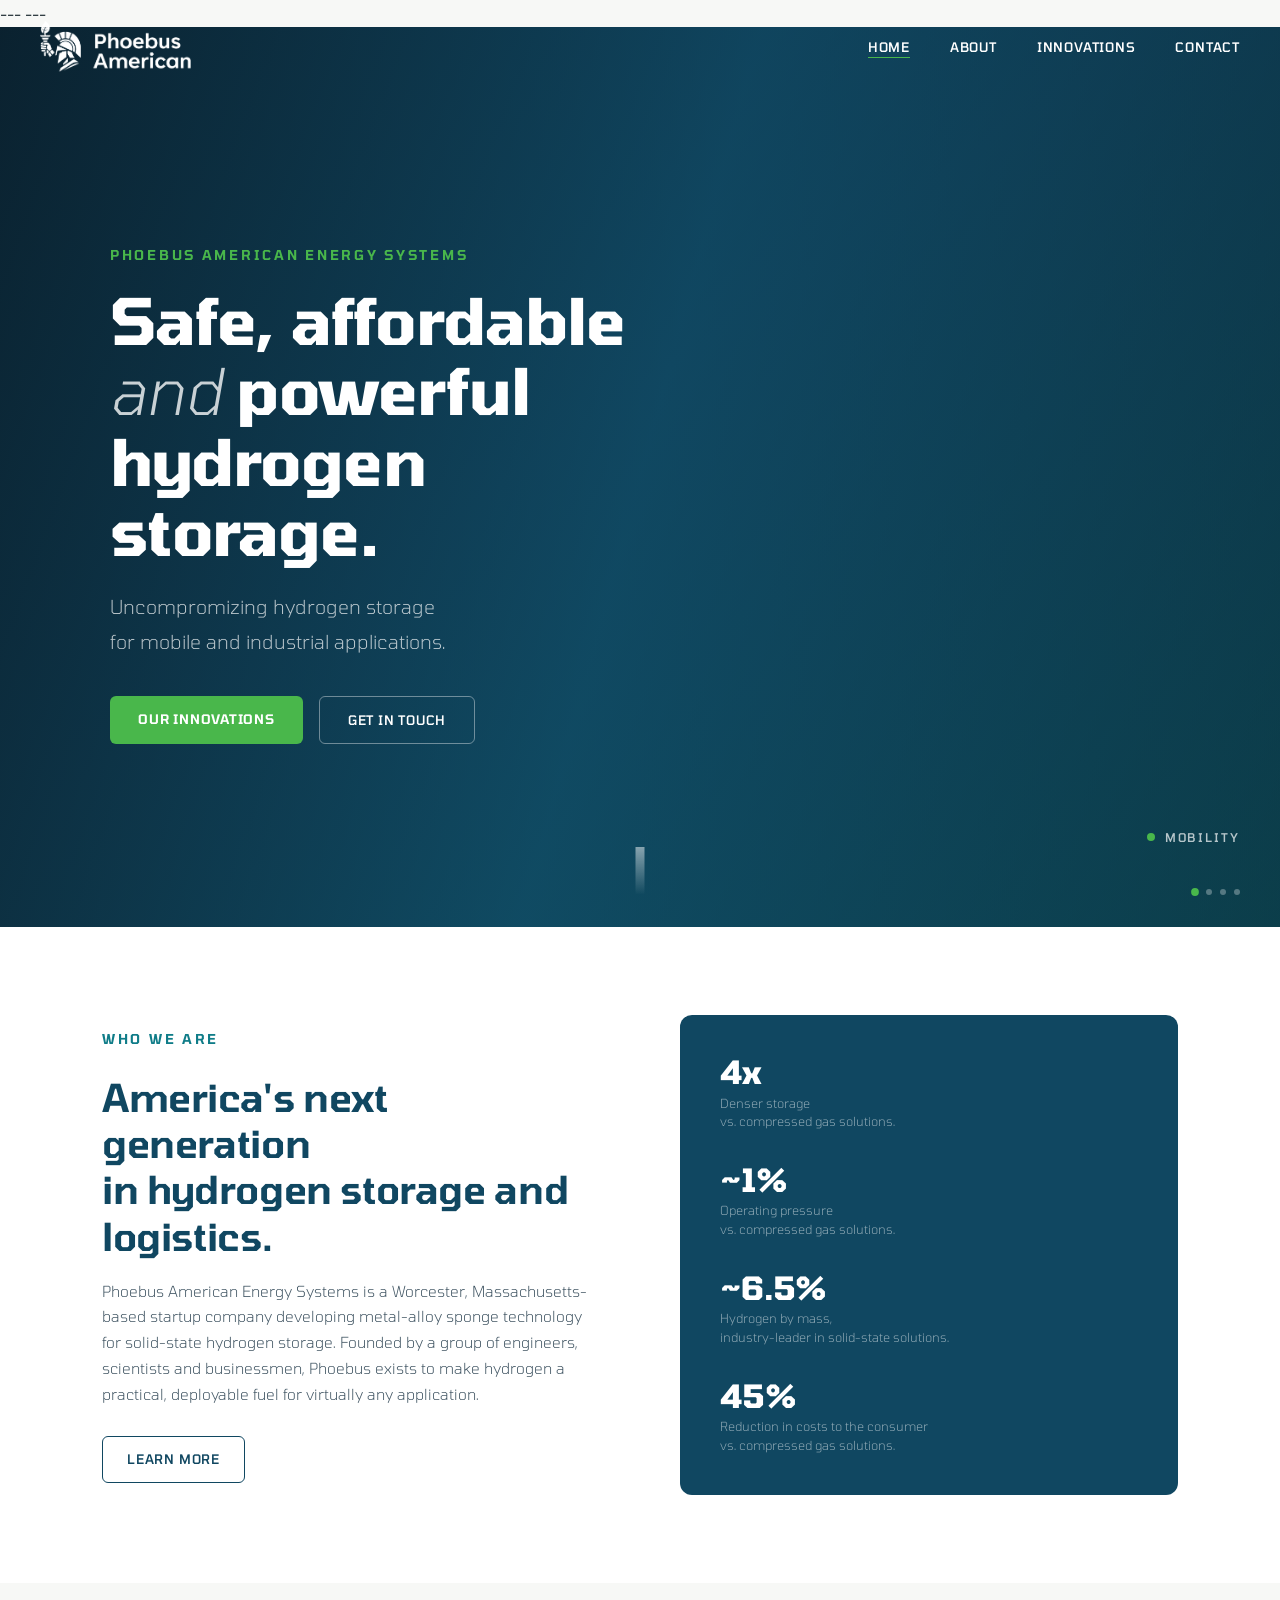
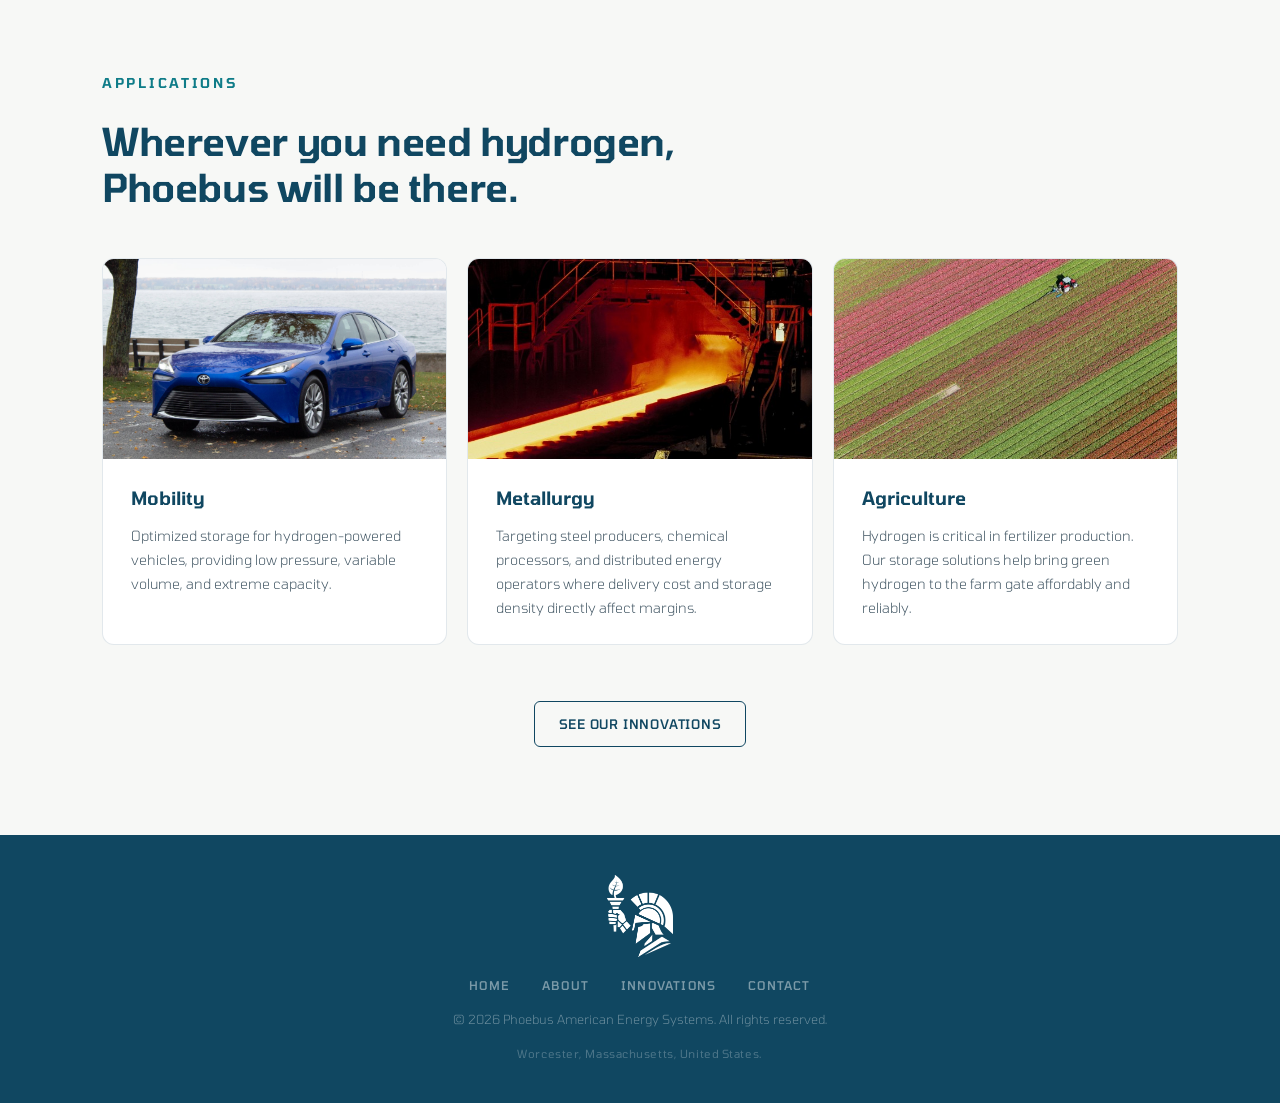
==== commit 7da19fc3: "Attempt to clean URLs" ====
--- a/index.html
+++ b/index.html
@@ -1,3 +1,5 @@
+---
+---
 <!DOCTYPE html>
 <html lang="en">
 <head>
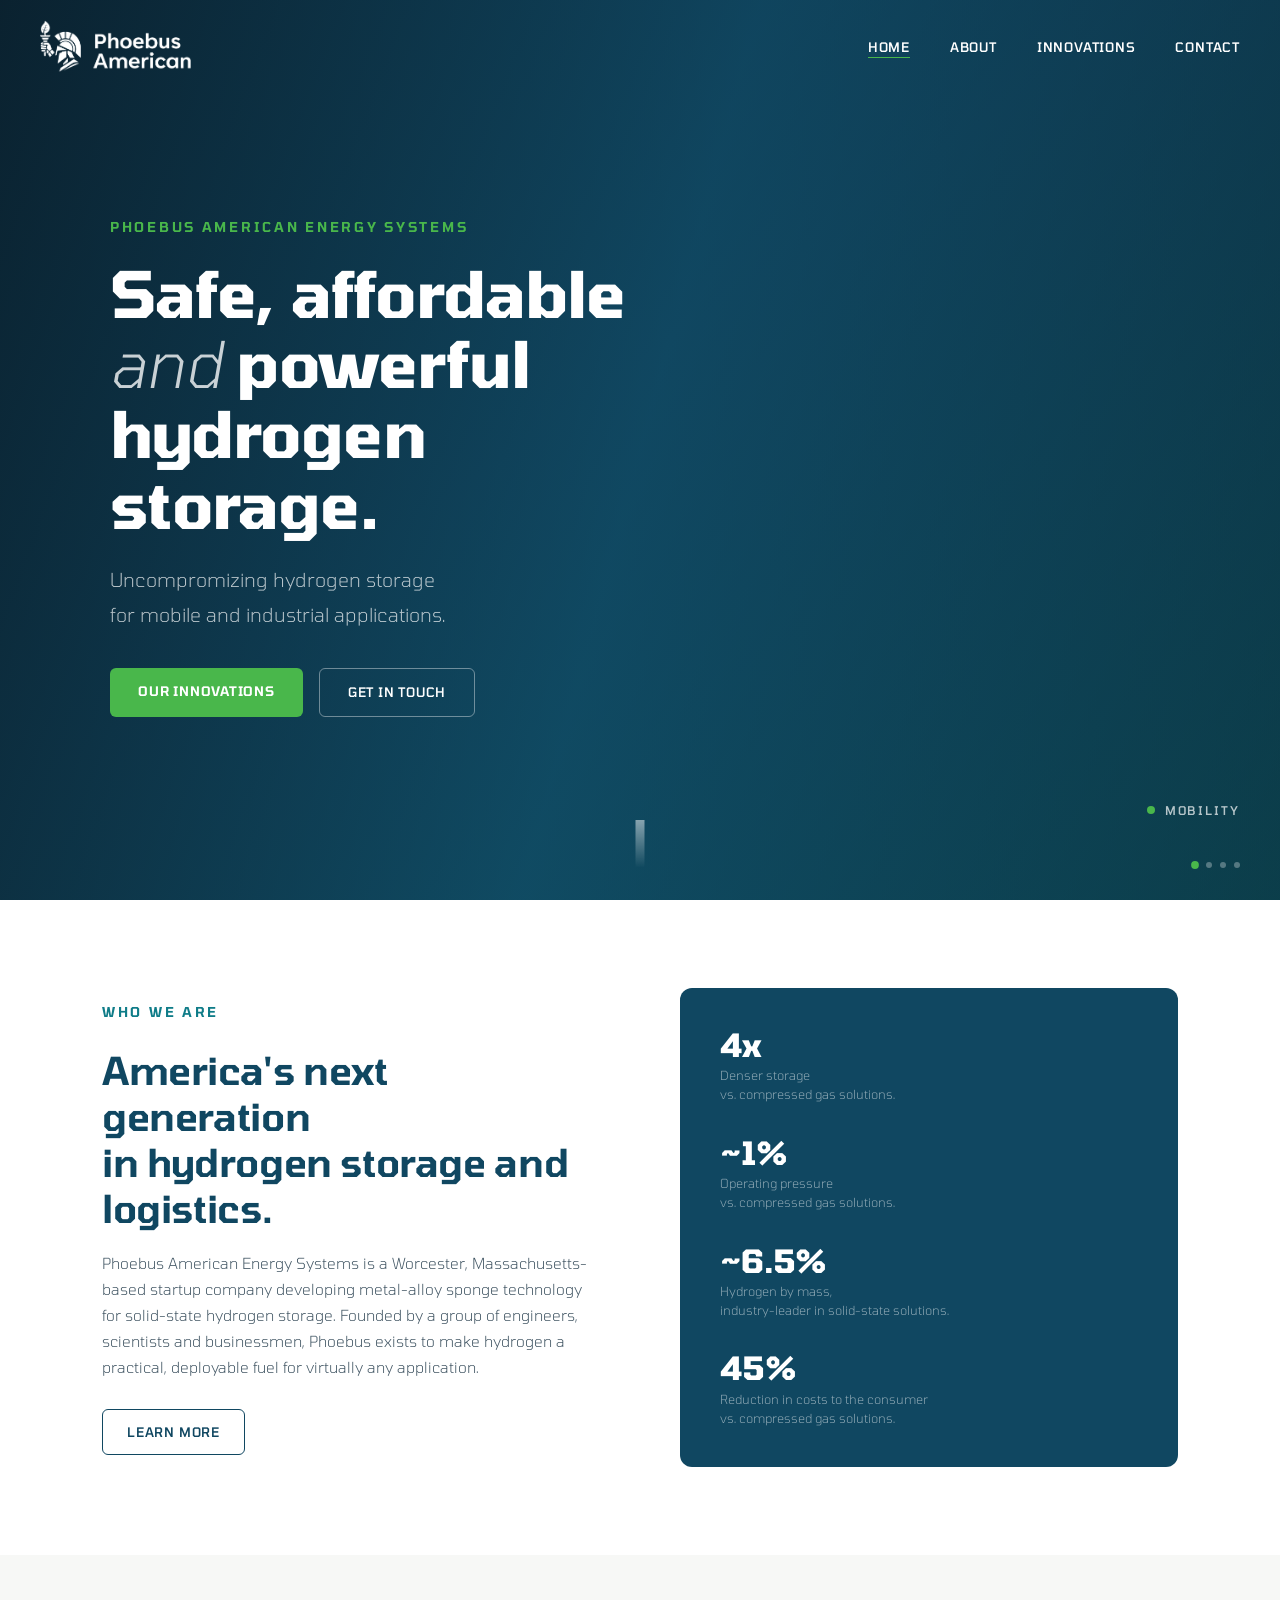
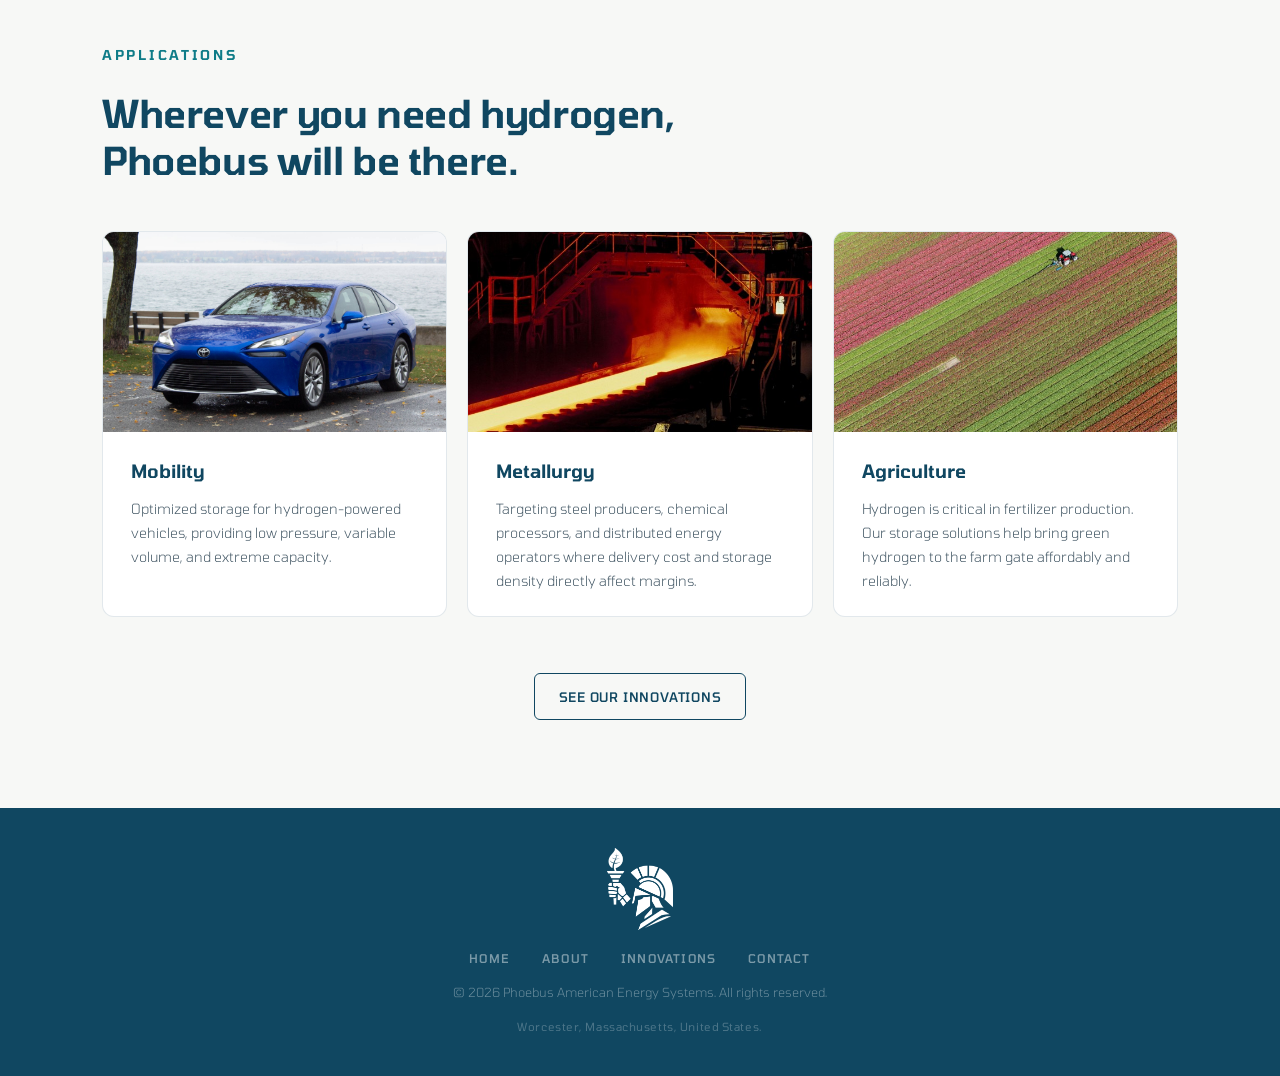
==== commit a746276a: "Site fix" ====
--- a/index.html
+++ b/index.html
@@ -1,5 +1,3 @@
----
----
 <!DOCTYPE html>
 <html lang="en">
 <head>
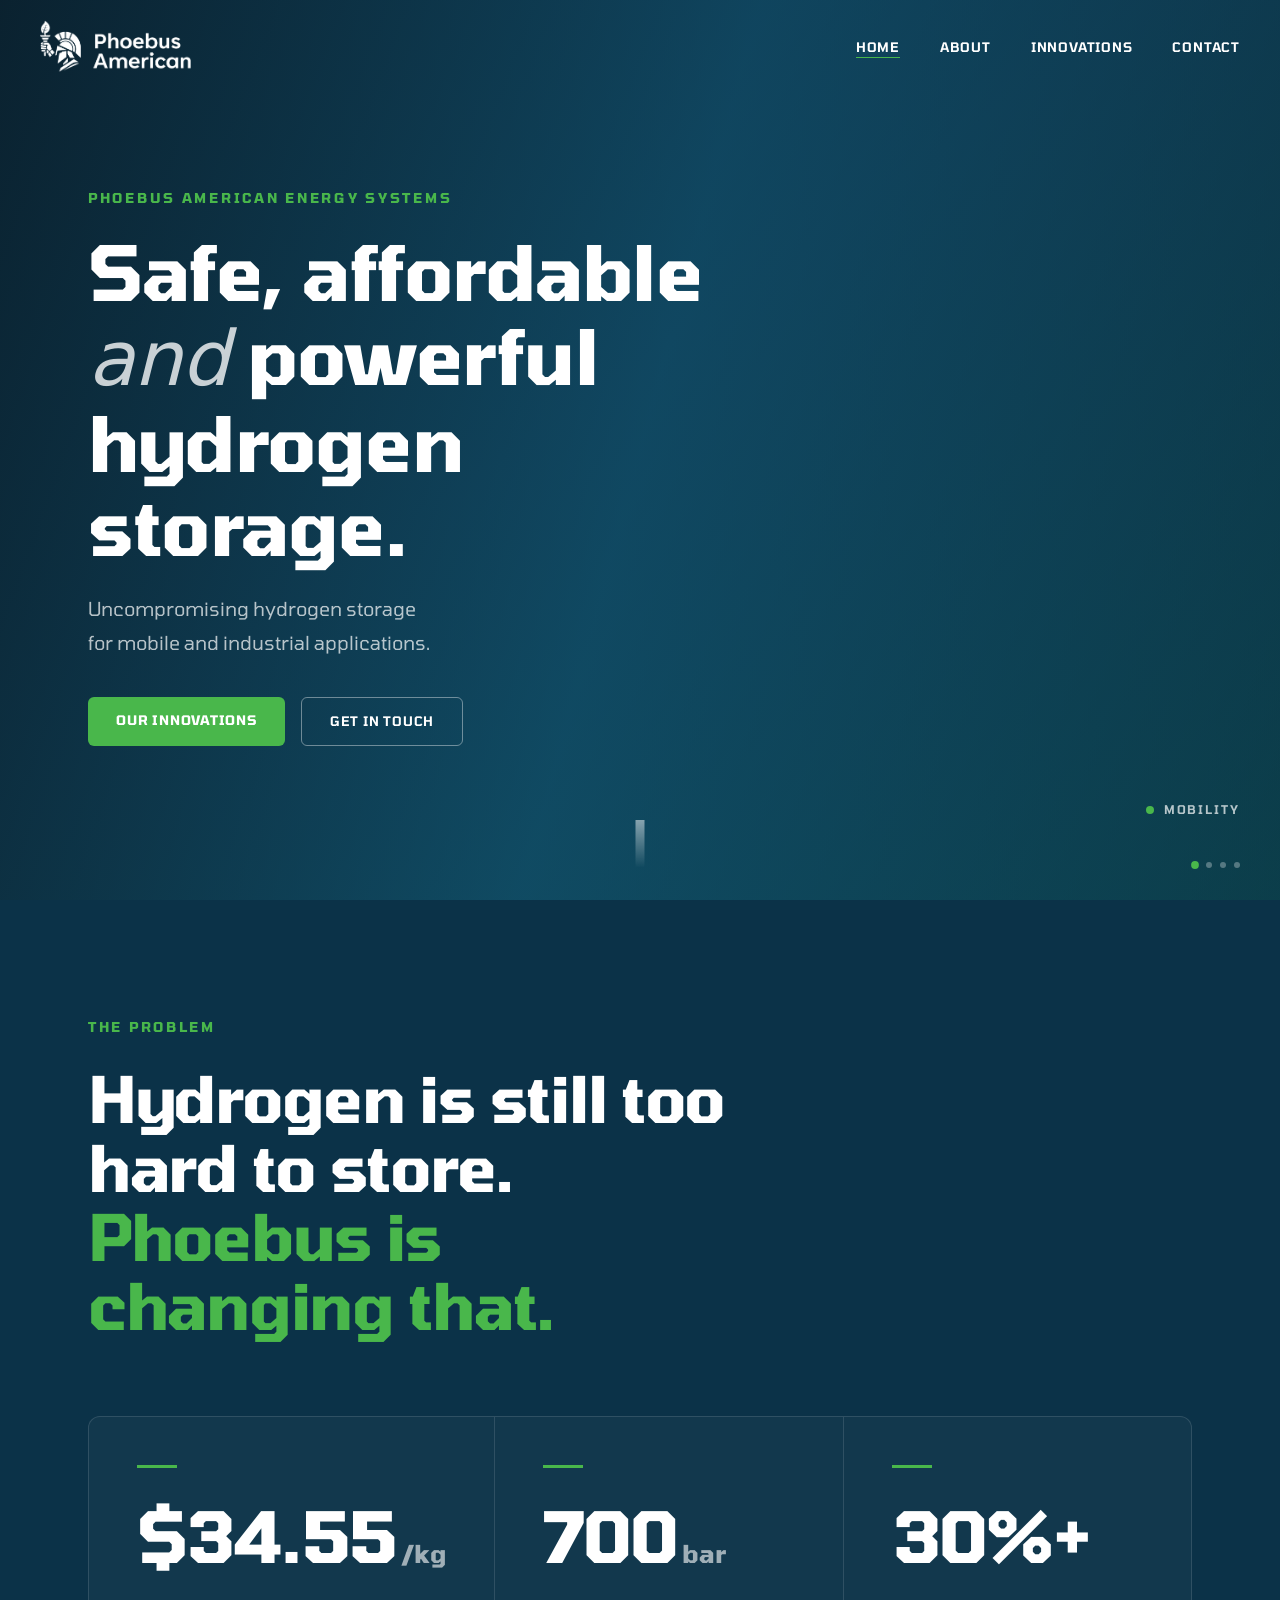
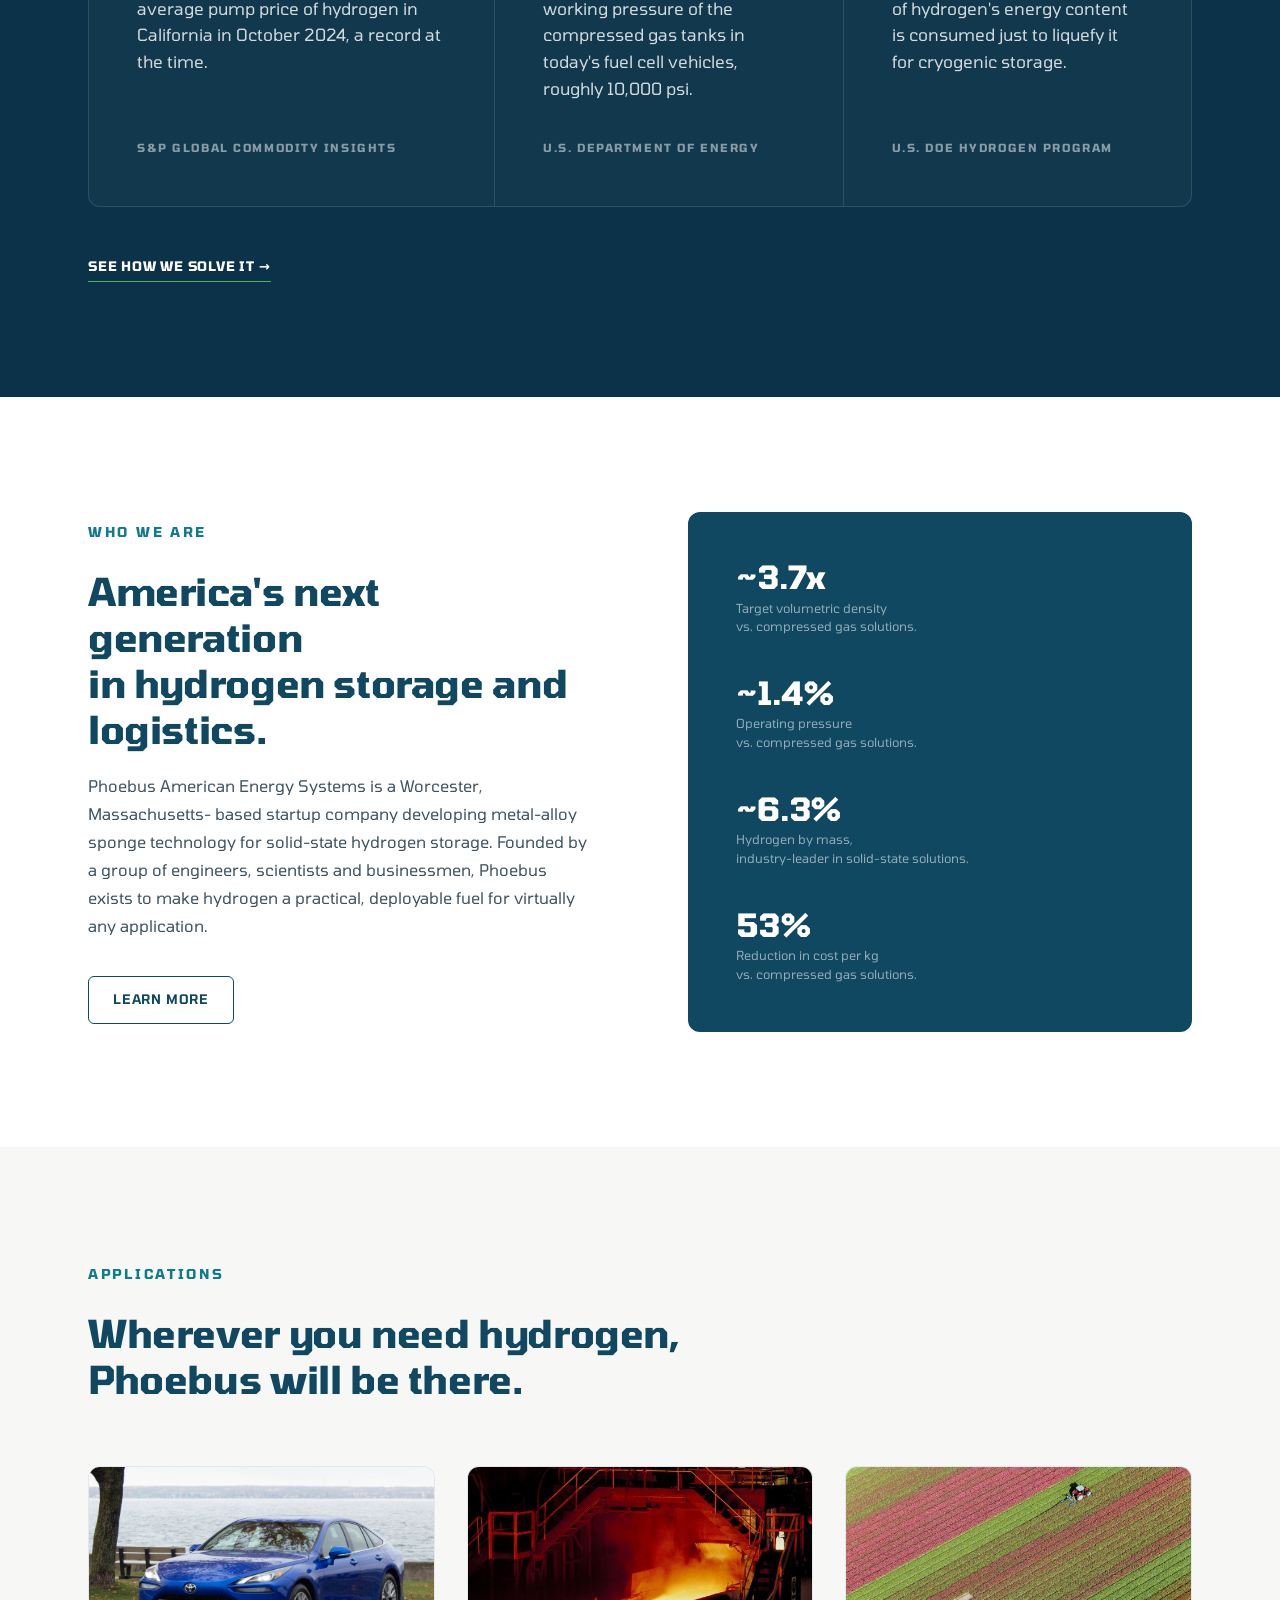
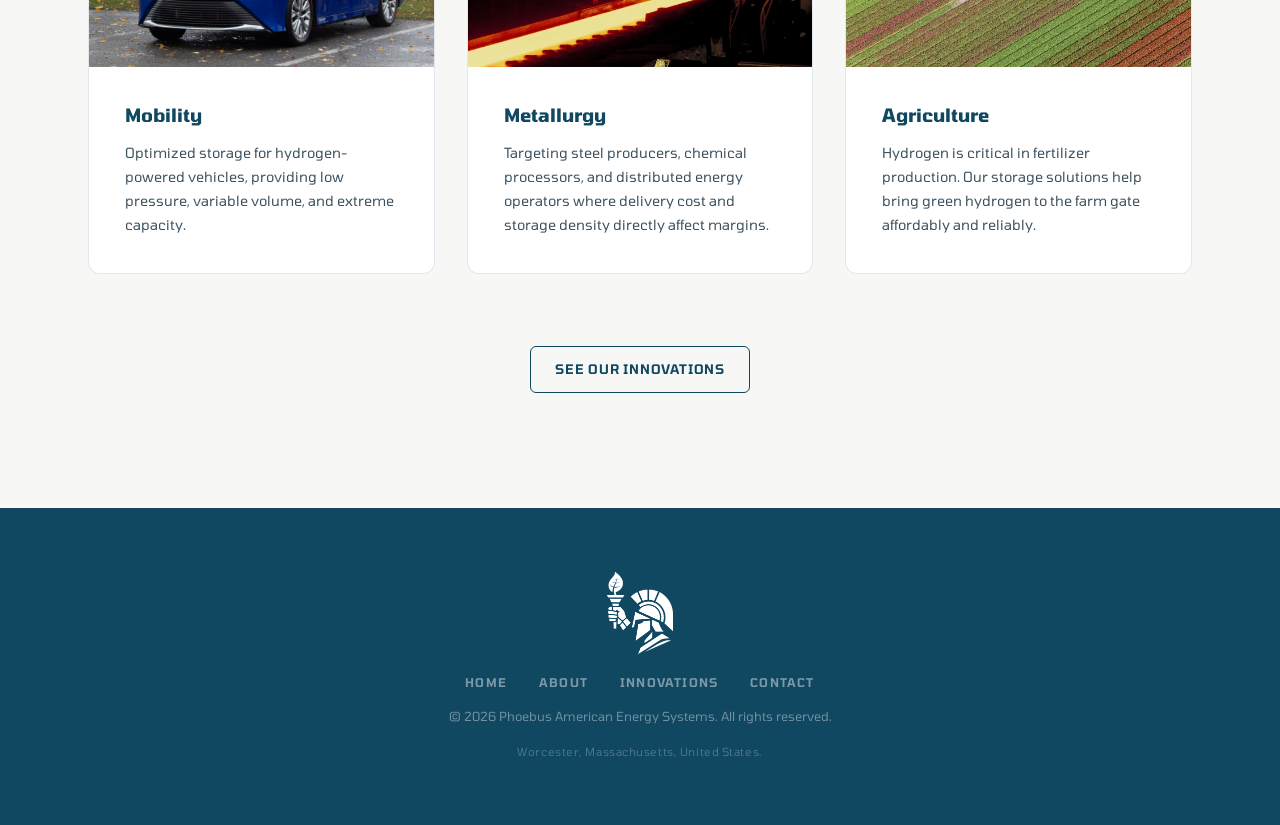
==== commit c96fcbb2: "Changes ahead of demoday." ====
--- a/index.html
+++ b/index.html
@@ -23,8 +23,8 @@
       <span></span><span></span><span></span>
     </button>
     <ul class="nav-links" id="navLinks">
-      <li><a href="#home" class="active">Home</a></li>
-      <li><a href="#about">About</a></li>
+      <li><a href="index.html" class="active" aria-current="page">Home</a></li>
+      <li><a href="index.html#about">About</a></li>
       <li><a href="innovations.html">Innovations</a></li>
       <li><a href="contact.html">Contact</a></li>
     </ul>
@@ -67,7 +67,7 @@
     <div class="hero-content">
       <p class="hero-eyebrow">Phoebus American Energy Systems</p>
       <h1 class="hero-headline">Safe, affordable<br><em>and</em> powerful hydrogen storage.</h1>
-      <p class="hero-sub">Uncompromizing hydrogen storage <br> for mobile and industrial applications.</p>
+      <p class="hero-sub">Uncompromising hydrogen storage <br> for mobile and industrial applications.</p>
       <div class="hero-actions">
         <a href="innovations.html" class="btn-primary">Our Innovations</a>
         <a href="contact.html" class="btn-ghost">Get in Touch</a>
@@ -75,6 +75,36 @@
     </div>
 
     <div class="hero-scroll-cue" aria-hidden="true"><span></span></div>
+  </section>
+
+  <!-- IMPACT: the problem, quantified -->
+  <section class="impact" id="impact">
+    <div class="container">
+      <div class="section-label reveal">The Problem</div>
+      <h2 class="impact-title reveal">Hydrogen is still too hard to store. <span>Phoebus is changing that.</span></h2>
+
+      <div class="impact-grid reveal">
+        <div class="impact-stat">
+          <div class="impact-num">$34.55<small>/kg</small></div>
+          <p class="impact-desc">average pump price of hydrogen in California in October 2024, a record at the time.</p>
+          <a class="impact-source" href="https://www.spglobal.com/commodity-insights/en/news-research/latest-news/energy-transition/100124-california-hydrogen-pump-prices-for-light-duty-vehicles-reach-new-highs" target="_blank" rel="noopener">S&amp;P Global Commodity Insights</a>
+        </div>
+
+        <div class="impact-stat">
+          <div class="impact-num">700<small>bar</small></div>
+          <p class="impact-desc">working pressure of the compressed gas tanks in today's fuel cell vehicles, roughly 10,000 psi.</p>
+          <a class="impact-source" href="https://www.energy.gov/eere/fuelcells/physical-hydrogen-storage" target="_blank" rel="noopener">U.S. Department of Energy</a>
+        </div>
+
+        <div class="impact-stat">
+          <div class="impact-num">30%+</div>
+          <p class="impact-desc">of hydrogen's energy content is consumed just to liquefy it for cryogenic storage.</p>
+          <a class="impact-source" href="https://www.hydrogen.energy.gov/pdfs/9013_energy_requirements_for_hydrogen_gas_compression.pdf" target="_blank" rel="noopener">U.S. DOE Hydrogen Program</a>
+        </div>
+      </div>
+
+      <a href="innovations.html" class="impact-link reveal">See how we solve it &rarr;</a>
+    </div>
   </section>
 
   <!-- ABOUT TEASER -->
@@ -94,24 +124,29 @@
         <!--statistics here!!-->
         <div class="stat-row reveal">
 
-          <div class="stat-item">
-            <span class="stat-num">4x</span>
-            <span class="stat-label">Denser storage<br>vs. compressed gas solutions.</span>
-          </div>
-
-          <div class="stat-item">
-            <span class="stat-num">~1%</span>
+          <!-- STAT SOURCES: keep these in sync with the comparison table in innovations.html.
+               ~3.7x  = internal volumetric density target vs. compressed gas
+               ~1.4%  = ~10 bar (MISS) / 700 bar (compressed gas)
+               ~6.3%  = MISS wt% from the table
+               53%    = 1 - ($16.44 MISS / $34.95 compressed gas) -->
+          <div class="stat-item">
+            <span class="stat-num">~3.7x</span>
+            <span class="stat-label">Target volumetric density<br>vs. compressed gas solutions.</span>
+          </div>
+
+          <div class="stat-item">
+            <span class="stat-num">~1.4%</span>
             <span class="stat-label">Operating pressure<br>vs. compressed gas solutions.</span>
           </div>
 
           <div class="stat-item">
-            <span class="stat-num">~6.5%</span>
+            <span class="stat-num">~6.3%</span>
             <span class="stat-label">Hydrogen by mass,<br>industry-leader in solid-state solutions.</span>
           </div>
 
           <div class="stat-item">
-            <span class="stat-num">45%</span>
-            <span class="stat-label">Reduction in costs to the consumer<br>vs. compressed gas solutions.</span>
+            <span class="stat-num">53%</span>
+            <span class="stat-label">Reduction in cost per kg<br>vs. compressed gas solutions.</span>
           </div>
 
         </div>
@@ -128,6 +163,7 @@
         <div class="app-card reveal">
 
           <div class="app-card-img">
+            <!-- TODO (alt text): replace the alt below with a description of the new Mobility photo. -->
             <img src="assets/appcard-images/mobility.jpg" alt="Hydrogen fuel cell vehicle" />
           </div>
           
@@ -140,6 +176,7 @@
 
         <div class="app-card reveal">
           <div class="app-card-img">
+            <!-- TODO (alt text): replace the alt below with a description of the new Metallurgy photo. -->
             <img src="assets/appcard-images/metallurgy.jpg" alt="Hydrogen fuel cell vehicle" />
           </div>
 
@@ -152,6 +189,7 @@
         <div class="app-card reveal">
 
           <div class="app-card-img">
+            <!-- TODO (alt text): replace the alt below with a description of the new Agriculture photo. -->
             <img src="assets/appcard-images/agriculture.jpg" alt="Hydrogen fuel cell vehicle" />
           </div>
           
@@ -175,7 +213,7 @@
       </a>
       <nav class="footer-nav" aria-label="Footer navigation">
         <a href="index.html">Home</a>
-        <a href="#about">About</a>
+        <a href="index.html#about">About</a>
         <a href="innovations.html">Innovations</a>
         <a href="contact.html">Contact</a>
       </nav>
--- a/style.css
+++ b/style.css
@@ -16,6 +16,9 @@
   --transition: 0.25s ease;
   --radius-sm: 6px;
   --radius-md: 12px;
+  --navy-deep: #0b3248;
+  --section-pad: clamp(5rem, 9vw, 8.5rem);
+  --gutter:      clamp(1.5rem, 4vw, 3rem);
 }
 
 html { scroll-behavior: smooth; }
@@ -25,20 +28,20 @@
   background: var(--off-white);
   color: var(--text);
   font-size: 16px;
-  line-height: 1.7;
+  line-height: 1.75;
   font-weight: 400;
   -webkit-font-smoothing: antialiased;
 }
 
 img { display: block; max-width: 100%; }
 a { text-decoration: none; color: inherit; }
-strong { font-weight: 600; }
+strong { font-weight: 700; }
 
 /* ── CONTAINER ─────────────────────────────────────────────── */
 .container {
-  max-width: 1140px;
+  max-width: 1200px;
   margin: 0 auto;
-  padding: 0 2rem;
+  padding: 0 var(--gutter);
 }
 
 /* ── NAV ───────────────────────────────────────────────────── */
@@ -81,7 +84,7 @@
 
 .nav-links a {
   font-size: 0.82rem;
-  font-weight: 500;
+  font-weight: 600;
   letter-spacing: 0.06em;
   text-transform: uppercase;
   color: var(--white);
@@ -134,7 +137,7 @@
   color: var(--white);
   font-family: var(--font);
   font-size: 0.82rem;
-  font-weight: 600;
+  font-weight: 700;
   letter-spacing: 0.06em;
   text-transform: uppercase;
   padding: 0.75rem 1.75rem;
@@ -152,7 +155,7 @@
   color: var(--white);
   font-family: var(--font);
   font-size: 0.82rem;
-  font-weight: 500;
+  font-weight: 600;
   letter-spacing: 0.06em;
   text-transform: uppercase;
   padding: 0.75rem 1.75rem;
@@ -169,7 +172,7 @@
   color: var(--navy);
   font-family: var(--font);
   font-size: 0.82rem;
-  font-weight: 500;
+  font-weight: 600;
   letter-spacing: 0.06em;
   text-transform: uppercase;
   padding: 0.7rem 1.5rem;
@@ -252,7 +255,7 @@
 
 .app-text {
   font-size: 0.75rem;
-  font-weight: 500;
+  font-weight: 600;
   letter-spacing: 0.16em;
   text-transform: uppercase;
   color: rgba(255,255,255,0.7);
@@ -286,9 +289,9 @@
 .hero-content {
   position: relative;
   z-index: 2;
-  padding: 7rem 2.5rem 5rem;
-  max-width: 660px;
-  margin-left: max(2.5rem, calc((100vw - 1140px) / 2));
+  padding: 7rem var(--gutter) 5rem;
+  max-width: 740px;
+  margin-left: max(0px, calc((100vw - 1200px) / 2));
   opacity: 0;
   transform: translateY(18px);
   animation: hero-up 0.9s ease 0.2s forwards;
@@ -300,7 +303,7 @@
 
 .hero-eyebrow {
   font-size: 0.85rem;
-  font-weight: 600;
+  font-weight: 700;
   letter-spacing: 0.2em;
   text-transform: uppercase;
   color: var(--green);
@@ -308,7 +311,7 @@
 }
 
 .hero-headline {
-  font-size: clamp(3rem, 5vw, 4rem);
+  font-size: clamp(3rem, 6vw, 4.75rem);
   font-weight: 700;
   line-height: 1.1;
   color: var(--white);
@@ -318,13 +321,13 @@
 
 .hero-headline em {
   font-style: italic;
-  font-weight: 300;
+  font-weight: 400;
   color: rgba(255,255,255,0.78);
 }
 
 .hero-sub {
   font-size: 1.2rem;
-  font-weight: 300;
+  font-weight: 400;
   line-height: 1.8;
   color: rgba(255,255,255,0.7);
   max-width: 500px;
@@ -357,7 +360,7 @@
 /* ── PAGE HEADER (inner pages) ─────────────────────────────── */
 .page-header {
   background: linear-gradient(145deg, #0b3248 0%, #104761 60%, #0d5e6b 100%);
-  padding: 8rem 0 4rem;
+  padding: 10rem 0 5.5rem;
   margin-bottom: 0;
 }
 
@@ -372,12 +375,12 @@
 }
 
 /* ── SECTIONS ──────────────────────────────────────────────── */
-.section { padding: 5.5rem 0; }
+.section { padding: var(--section-pad) 0; }
 .section.bg-white { background: var(--white); }
 
 .section-label {
   font-size: 0.85rem;
-  font-weight: 600;
+  font-weight: 700;
   letter-spacing: 0.2em;
   text-transform: uppercase;
   color: var(--teal);
@@ -386,11 +389,11 @@
 
 .section-title {
   font-size: clamp(1.7rem, 3vw, 2.5rem);
-  font-weight: 600;
+  font-weight: 700;
   line-height: 1.2;
   color: var(--navy);
   max-width: 680px;
-  margin-bottom: 3rem;
+  margin-bottom: 4rem;
   letter-spacing: -0.01em;
 }
 
@@ -400,13 +403,13 @@
 .about-teaser-grid {
   display: grid;
   grid-template-columns: 1fr 1fr;
-  gap: 5rem;
+  gap: 6rem;
   align-items: center;
 }
 
 .about-teaser-text h2 {
   font-size: clamp(1.8rem, 3.0vw, 2.6rem);
-  font-weight: 600;
+  font-weight: 700;
   line-height: 1.2;
   color: var(--navy);
   margin-bottom: 1.25rem;
@@ -415,16 +418,17 @@
 
 .about-teaser-text p {
   color: var(--text-mid);
-  font-size: 0.95rem;
-  font-weight: 300;
-  margin-bottom: 1.75rem;
+  font-size: 1rem;
+  font-weight: 400;
+  max-width: 34rem;
+  margin-bottom: 2.25rem;
 }
 
 .stat-row {
   display: flex;
   flex-direction: column;
-  gap: 2rem;
-  padding: 2.5rem;
+  gap: 2.5rem;
+  padding: 3rem;
   background: var(--navy);
   border-radius: var(--radius-md);
 }
@@ -441,9 +445,110 @@
 
 .stat-label {
   font-size: 0.78rem;
-  font-weight: 300;
+  font-weight: 400;
   color: rgba(255,255,255,0.55);
   line-height: 1.5;
+}
+
+/* ── IMPACT ────────────────────────────────────────────────── */
+.impact {
+  background: var(--navy-deep);
+  color: var(--white);
+  padding: var(--section-pad) 0;
+}
+
+.impact .section-label { color: var(--green); }
+
+.impact-title {
+  font-size: clamp(2.25rem, 5vw, 4rem);
+  font-weight: 700;
+  line-height: 1.08;
+  letter-spacing: -0.02em;
+  max-width: 15ch;
+  margin-bottom: clamp(3rem, 6vw, 5rem);
+}
+
+.impact-title span { display: block; color: var(--green); }
+
+.impact-grid {
+  display: grid;
+  grid-template-columns: repeat(3, 1fr);
+  background: rgba(255,255,255,0.03);
+  border: 1px solid rgba(255,255,255,0.12);
+  border-radius: var(--radius-md);
+  overflow: hidden;
+}
+
+.impact-stat {
+  display: flex;
+  flex-direction: column;
+  padding: clamp(2rem, 4vw, 3rem);
+  border-left: 1px solid rgba(255,255,255,0.12);
+}
+
+.impact-stat:first-child { border-left: none; }
+
+.impact-stat::before {
+  content: '';
+  width: 40px; height: 3px;
+  background: var(--green);
+  margin-bottom: 2rem;
+}
+
+.impact-num {
+  font-size: clamp(3rem, 5.5vw, 4.5rem);
+  font-weight: 700;
+  line-height: 1;
+  letter-spacing: -0.03em;
+  margin-bottom: 1.5rem;
+}
+
+.impact-num small {
+  font-size: 0.35em;
+  font-weight: 700;
+  letter-spacing: 0;
+  margin-left: 0.2em;
+  color: rgba(255,255,255,0.6);
+}
+
+.impact-desc {
+  flex: 1;
+  font-size: 1.05rem;
+  line-height: 1.6;
+  color: rgba(255,255,255,0.82);
+  margin-bottom: 2.25rem;
+}
+
+.impact-source {
+  font-size: 0.7rem;
+  font-weight: 700;
+  letter-spacing: 0.14em;
+  text-transform: uppercase;
+  color: rgba(255,255,255,0.5);
+  transition: color var(--transition);
+}
+
+a.impact-source:hover { color: var(--green); }
+
+.impact-link {
+  display: inline-block;
+  margin-top: 3rem;
+  font-size: 0.82rem;
+  font-weight: 700;
+  letter-spacing: 0.06em;
+  text-transform: uppercase;
+  color: var(--white);
+  border-bottom: 1.5px solid var(--green);
+  padding-bottom: 0.2rem;
+  transition: color var(--transition);
+}
+
+.impact-link:hover { color: var(--green); }
+
+@media (max-width: 960px) {
+  .impact-grid { grid-template-columns: 1fr; }
+  .impact-stat { border-left: none; border-top: 1px solid rgba(255,255,255,0.12); }
+  .impact-stat:first-child { border-top: none; }
 }
 
 /* ── APPS TEASER ───────────────────────────────────────────── */
@@ -452,8 +557,8 @@
 .apps-grid {
   display: grid;
   grid-template-columns: repeat(3, 1fr);
-  gap: 1.25rem;
-  margin-bottom: 2.5rem;
+  gap: 2rem;
+  margin-bottom: 3.5rem;
 }
 
 .app-card {
@@ -488,19 +593,19 @@
 }
 
 .app-card-text {
-  padding: 1.5rem 1.75rem;
+  padding: 2rem 2.25rem 2.25rem;
 }
 
 .app-card h3 {
   font-size: 1.15rem;
-  font-weight: 600;
+  font-weight: 700;
   color: var(--navy);
   margin-bottom: 0.65rem;
 }
 
 .app-card p {
   font-size: 0.875rem;
-  font-weight: 300;
+  font-weight: 400;
   color: var(--text-mid);
   line-height: 1.7;
 }
@@ -517,7 +622,7 @@
 
 .two-col h2 {
   font-size: clamp(1.6rem, 2.8vw, 2.2rem);
-  font-weight: 600;
+  font-weight: 700;
   line-height: 1.2;
   color: var(--navy);
   margin-bottom: 1.25rem;
@@ -526,7 +631,7 @@
 
 .two-col p {
   font-size: 0.95rem;
-  font-weight: 300;
+  font-weight: 400;
   color: var(--text-mid);
   margin-bottom: 1rem;
 }
@@ -585,7 +690,7 @@
   background: var(--navy);
   color: var(--white);
   font-size: 0.9rem;
-  font-weight: 600;
+  font-weight: 700;
   display: flex;
   align-items: center;
   justify-content: center;
@@ -595,14 +700,14 @@
 
 .team-card h3 {
   font-size: 1.05rem;
-  font-weight: 600;
+  font-weight: 700;
   color: var(--navy);
   margin-bottom: 0.2rem;
 }
 
 .team-role {
   font-size: 0.78rem;
-  font-weight: 500;
+  font-weight: 600;
   letter-spacing: 0.08em;
   text-transform: uppercase;
   color: var(--teal);
@@ -611,7 +716,7 @@
 
 .team-card p {
   font-size: 0.875rem;
-  font-weight: 300;
+  font-weight: 400;
   color: var(--text-mid);
   line-height: 1.7;
 }
@@ -631,14 +736,14 @@
 
 .advisor-card h4 {
   font-size: 0.95rem;
-  font-weight: 600;
+  font-weight: 700;
   color: var(--navy);
   margin-bottom: 0.2rem;
 }
 
 .advisor-role {
   font-size: 0.72rem;
-  font-weight: 500;
+  font-weight: 600;
   letter-spacing: 0.1em;
   text-transform: uppercase;
   color: var(--teal);
@@ -647,7 +752,7 @@
 
 .advisor-card p {
   font-size: 0.85rem;
-  font-weight: 300;
+  font-weight: 400;
   color: var(--text-mid);
   line-height: 1.6;
 }
@@ -664,7 +769,7 @@
 
 .partner-badge {
   font-size: 0.82rem;
-  font-weight: 500;
+  font-weight: 600;
   color: var(--text-mid);
   background: var(--white);
   border: 1px solid var(--border);
@@ -686,7 +791,7 @@
 
 .inno-featured-text h2 {
   font-size: clamp(1.5rem, 2.5vw, 2rem);
-  font-weight: 600;
+  font-weight: 700;
   color: var(--white);
   margin-bottom: 1.1rem;
   letter-spacing: -0.01em;
@@ -694,7 +799,7 @@
 
 .inno-featured-text p {
   font-size: 0.92rem;
-  font-weight: 300;
+  font-weight: 400;
   color: rgba(255,255,255,0.68);
   margin-bottom: 1rem;
   line-height: 1.75;
@@ -710,7 +815,7 @@
 
 .inno-list li {
   font-size: 0.875rem;
-  font-weight: 300;
+  font-weight: 400;
   color: rgba(255,255,255,0.72);
   padding-left: 1.1rem;
   position: relative;
@@ -740,14 +845,14 @@
   border-bottom: 1px solid rgba(255,255,255,0.06);
   font-size: 0.82rem;
   color: rgba(255,255,255,0.6);
-  font-weight: 300;
+  font-weight: 400;
 }
 
 .compare-row:last-child { border-bottom: none; }
 
 .compare-row.header {
   font-size: 0.7rem;
-  font-weight: 600;
+  font-weight: 700;
   letter-spacing: 0.1em;
   text-transform: uppercase;
   color: rgba(255,255,255,0.4);
@@ -757,7 +862,7 @@
 .compare-row.highlight {
   background: rgba(73,183,75,0.12);
   color: rgba(255,255,255,0.9);
-  font-weight: 500;
+  font-weight: 600;
 }
 
 .compare-row.highlight span:first-child { color: var(--green); }
@@ -795,14 +900,14 @@
 
 .app-card-body h3 {
   font-size: 1.05rem;
-  font-weight: 600;
+  font-weight: 700;
   color: var(--navy);
   margin-bottom: 0.65rem;
 }
 
 .app-card-body p {
   font-size: 0.9rem;
-  font-weight: 300;
+  font-weight: 400;
   color: var(--text-mid);
   line-height: 1.75;
 }
@@ -858,14 +963,14 @@
 
 .pipeline-content h4 {
   font-size: 0.95rem;
-  font-weight: 600;
+  font-weight: 700;
   color: var(--navy);
   margin-bottom: 0.3rem;
 }
 
 .pipeline-content p {
   font-size: 0.875rem;
-  font-weight: 300;
+  font-weight: 400;
   color: var(--text-mid);
   line-height: 1.65;
 }
@@ -880,7 +985,7 @@
 
 .contact-text p {
   font-size: 0.975rem;
-  font-weight: 300;
+  font-weight: 400;
   color: var(--text-mid);
   margin-bottom: 2rem;
 }
@@ -898,7 +1003,7 @@
 
 .contact-label {
   font-size: 0.68rem;
-  font-weight: 600;
+  font-weight: 700;
   letter-spacing: 0.18em;
   text-transform: uppercase;
   color: var(--text-light);
@@ -906,7 +1011,7 @@
 
 .contact-item a { color: var(--teal); font-size: 0.95rem; transition: color var(--transition); }
 .contact-item a:hover { color: var(--navy); }
-.contact-item span:not(.contact-label) { font-size: 0.95rem; font-weight: 300; color: var(--text-mid); }
+.contact-item span:not(.contact-label) { font-size: 0.95rem; font-weight: 400; color: var(--text-mid); }
 
 .contact-types {
   display: flex;
@@ -916,14 +1021,14 @@
 
 .contact-type-item h4 {
   font-size: 0.875rem;
-  font-weight: 600;
+  font-weight: 700;
   color: var(--navy);
   margin-bottom: 0.25rem;
 }
 
 .contact-type-item p {
   font-size: 0.83rem;
-  font-weight: 300;
+  font-weight: 400;
   color: var(--text-light);
   margin: 0;
   line-height: 1.6;
@@ -946,7 +1051,7 @@
 
 .form-group label {
   font-size: 0.78rem;
-  font-weight: 500;
+  font-weight: 600;
   letter-spacing: 0.04em;
   color: var(--text);
 }
@@ -956,7 +1061,7 @@
 .form-group select {
   font-family: var(--font);
   font-size: 0.88rem;
-  font-weight: 300;
+  font-weight: 400;
   color: var(--text);
   background: var(--white);
   border: 1px solid var(--border);
@@ -980,7 +1085,7 @@
 
 .form-note {
   font-size: 0.78rem;
-  font-weight: 300;
+  font-weight: 400;
   color: var(--text-light);
   line-height: 1.6;
   padding: 0.75rem 1rem;
@@ -993,7 +1098,7 @@
 .form-note code { font-family: monospace; font-size: 0.85em; }
 
 /* ── FOOTER ─────────────────────────────────────────────────── */
-.footer { background: var(--navy); padding: 2.5rem 0; }
+.footer { background: var(--navy); padding: 4rem 0; }
 
 .footer-inner {
   display: flex;
@@ -1012,7 +1117,7 @@
 
 .footer-nav a {
   font-size: 0.75rem;
-  font-weight: 500;
+  font-weight: 600;
   letter-spacing: 0.1em;
   text-transform: uppercase;
   color: rgba(255,255,255,0.45);
@@ -1021,7 +1126,7 @@
 
 .footer-nav a:hover { color: rgba(255,255,255,0.8); }
 
-.footer-copy { font-size: 0.78rem; color: rgba(255,255,255,0.4); font-weight: 300; }
+.footer-copy { font-size: 0.78rem; color: rgba(255,255,255,0.4); font-weight: 400; }
 .footer-tag { font-size: 0.7rem; color: rgba(255,255,255,0.25); letter-spacing: 0.05em; }
 
 /* ── REVEAL ─────────────────────────────────────────────────── */
@@ -1067,13 +1172,13 @@
   }
 
   .nav-links.open { display: flex; }
-  .nav-links a { font-size: 4.5rem; color: var(--white) !important; }
+  .nav-links a { font-size: clamp(1.75rem, 9vw, 2.5rem); color: var(--white) !important; }
   .nav-toggle { display: flex; }
 
   .form-row { grid-template-columns: 1fr; }
   .hero-actions { flex-direction: column; align-items: flex-start; }
-  .section { padding: 3.5rem 0; }
-  .page-header { padding: 7rem 0 3rem; }
+  .section { padding: 4.5rem 0; }
+  .page-header { padding: 8rem 0 3.5rem; }
   .footer-nav { flex-wrap: wrap; justify-content: center; gap: 1rem; }
   .app-card-full { grid-template-columns: 1fr; gap: 0.5rem; }
   .app-num { font-size: 1.25rem; }
@@ -1176,7 +1281,7 @@
 
 .tl-status {
   font-size: 0.68rem;
-  font-weight: 600;
+  font-weight: 700;
   letter-spacing: 0.14em;
   text-transform: uppercase;
   padding: 0.25rem 0.65rem;
@@ -1200,20 +1305,20 @@
 
 .tl-date {
   font-size: 0.78rem;
-  font-weight: 300;
+  font-weight: 400;
   color: var(--text-light);
 }
 
 .tl-card h3 {
   font-size: 1.1rem;
-  font-weight: 600;
+  font-weight: 700;
   color: var(--navy);
   margin-bottom: 0.6rem;
 }
 
 .tl-card p {
   font-size: 0.9rem;
-  font-weight: 300;
+  font-weight: 400;
   color: var(--text-mid);
   line-height: 1.7;
 }
@@ -1264,7 +1369,7 @@
 
 .tl-continue-label {
   font-size: 0.75rem;
-  font-weight: 500;
+  font-weight: 600;
   letter-spacing: 0.12em;
   text-transform: uppercase;
   color: var(--text-light);
@@ -1274,4 +1379,4 @@
 @media (max-width: 640px) {
   .tl-item { grid-template-columns: 32px 1fr; gap: 1rem; }
   .tl-image img { height: 160px; }
-}
+}
